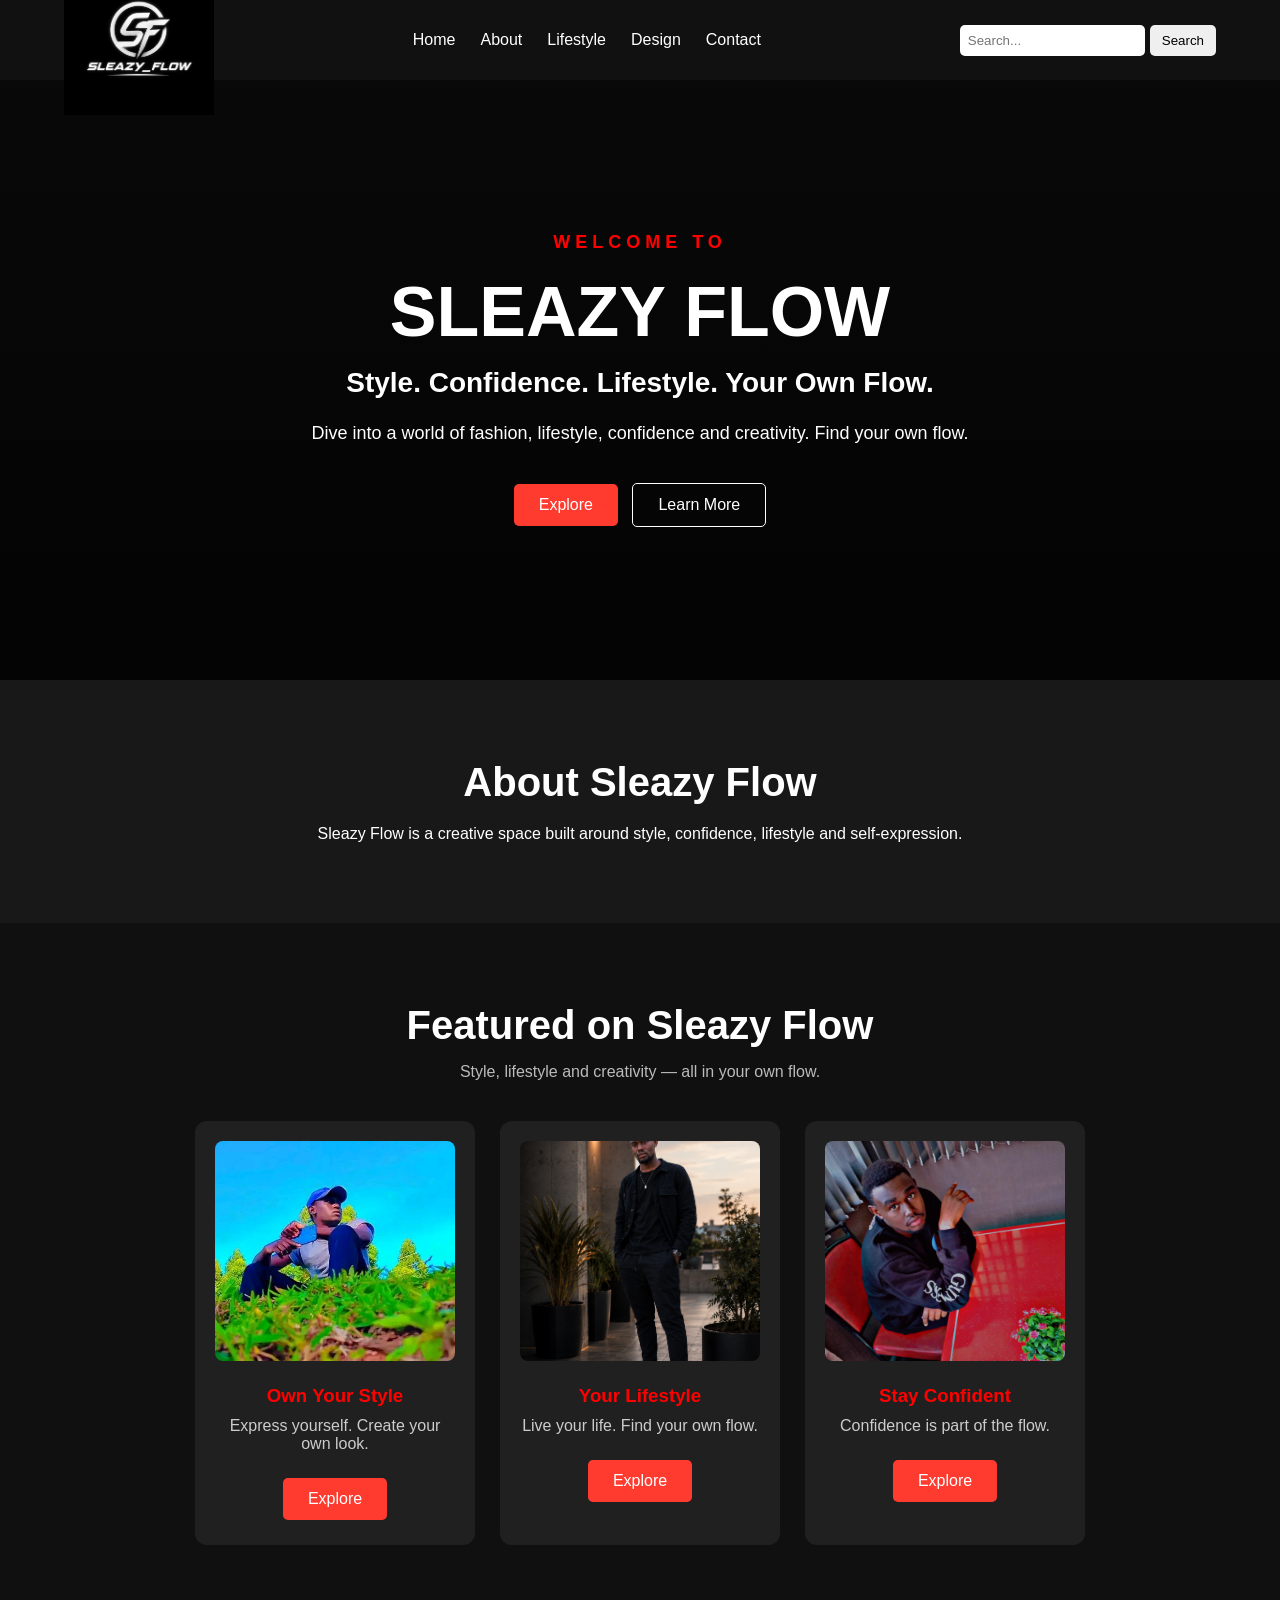
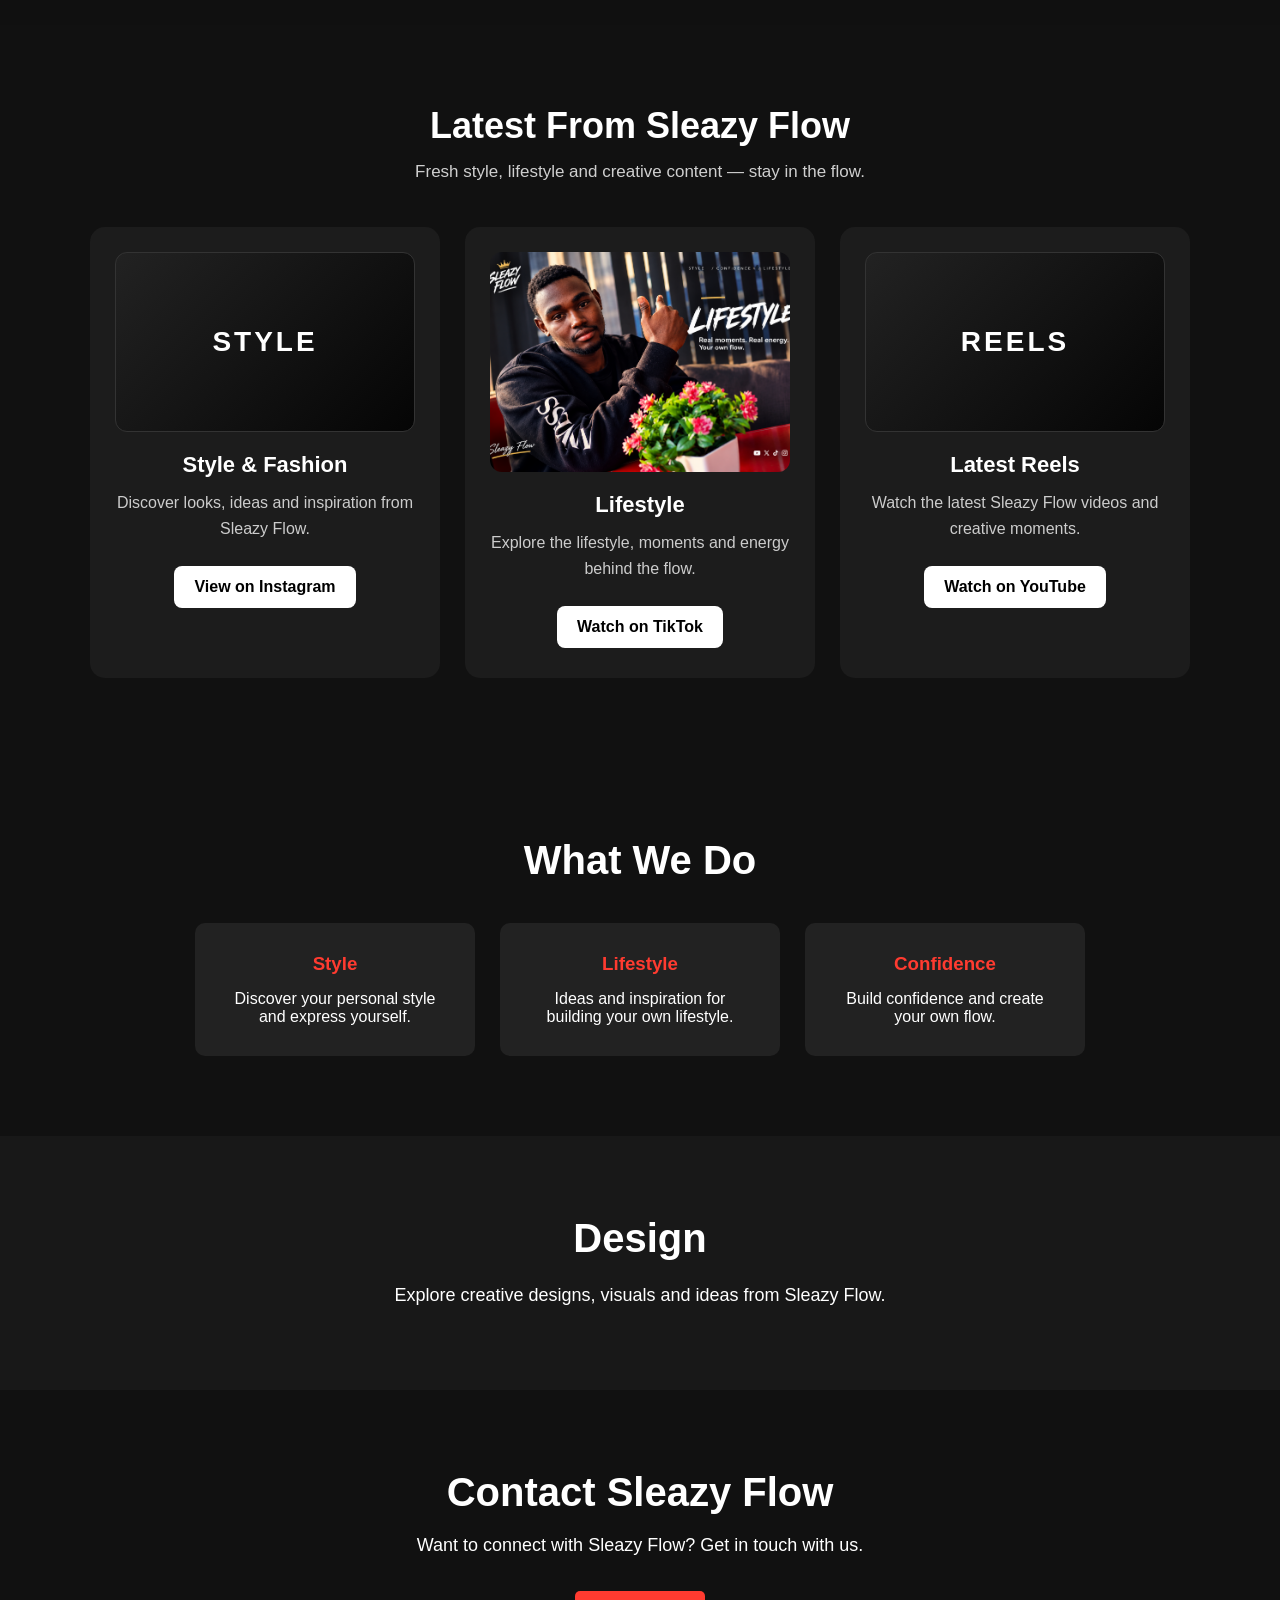
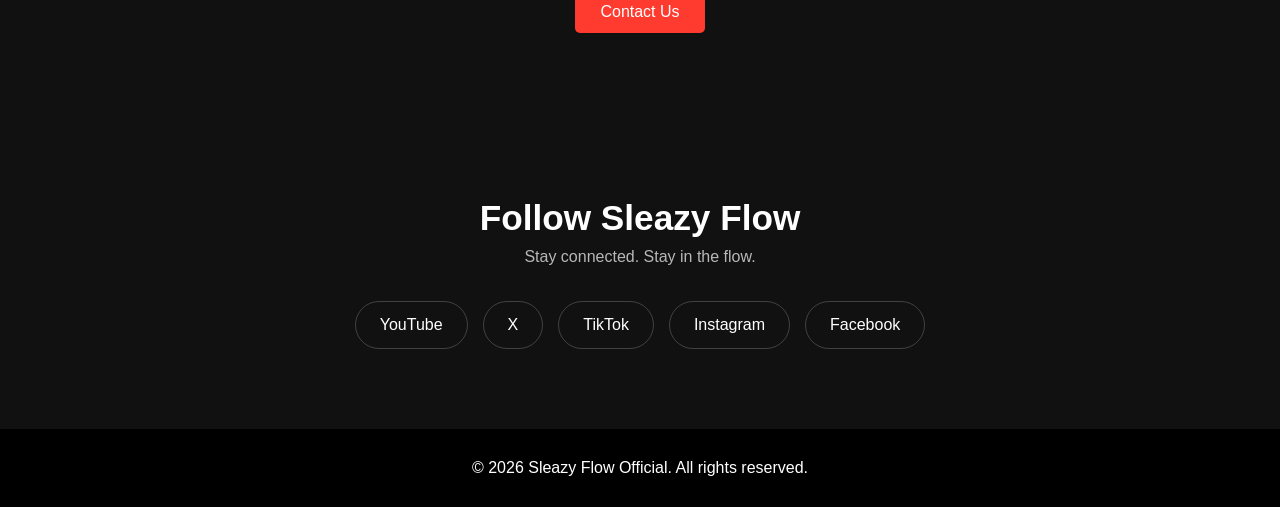
==== index.html @ 43655f67 "Update index.html" ====
<!DOCTYPE html>
<html lang="en">


<head>
    <meta charset="UTF-8">
    <meta name="viewport" content="width=device-width, initial-scale=1.0">

    <title>Sleazy Flow Official | Style, Confidence & Lifestyle</title>

    <meta name="description" content="Sleazy Flow Official — explore style, confidence, lifestyle, creativity and self-expression. Find your own flow.">

    <meta name="keywords" content="Sleazy Flow, fashion, style, lifestyle, confidence, creativity, self-expression">

    <meta name="author" content="Sleazy Flow">

    <meta name="robots" content="index, follow">

    
<link rel="canonical" href="https://sleazyflow.github.io/Sleazy_flow-official/">

<!-- Social Media Preview -->
<meta property="og:title" content="Sleazy Flow Official | Style, Confidence & Lifestyle">
<meta property="og:description" content="Sleazy Flow Official — explore style, confidence, lifestyle, creativity and self-expression. Find your own flow.">
<meta property="og:image" content="https://sleazyflow.github.io/Sleazy_flow-official/sleazy-flow-social-preview.jpg">
<meta property="og:url" content="https://sleazyflow.github.io/Sleazy_flow-official/">
<meta property="og:type" content="website">

<!-- X / Twitter Preview -->
<meta name="twitter:card" content="summary_large_image">
<meta name="twitter:title" content="Sleazy Flow Official | Style, Confidence & Lifestyle">
<meta name="twitter:description" content="Sleazy Flow Official — explore style, confidence, lifestyle, creativity and self-expression. Find your own flow.">
<meta name="twitter:image" content="https://sleazyflow.github.io/Sleazy_flow-official/sleazy-flow-social-preview.jpg">
    
    <link rel="icon" type="image/png" href="sleazy-flow-logo.png">
    
<link rel="stylesheet" href="style.css">
</head>

<body>

    <!-- Navigation -->
    <header class="navbar">

        <!-- Logo -->
        <div class="logo">
            <img src="logo.png" alt="Sleazy Flow Logo">
        </div>

        <!-- Menu -->
        <nav>
            <ul>
                <li><a href="#home">Home</a></li>
                <li><a href="#about">About</a></li>
                <li><a href="#lifestyle">Lifestyle</a></li>
                <li><a href="#design">Design</a></li>
                <li><a href="#contact">Contact</a></li>
            </ul>
        </nav>

        <!-- Search -->
        <div class="search">
            <input type="text" placeholder="Search...">
            <button>Search</button>
        </div>

    </header>


    <!-- Main Content -->
    <main>

        <!-- Hero -->
        <section class="hero" id="home">

            <div class="hero-text">

                <p class="small-title">WELCOME TO</p>

                <h1>SLEAZY FLOW</h1>

                <h2>Style. Confidence. Lifestyle. Your Own Flow.</h2>

                <p>
                    Dive into a world of fashion, lifestyle,
                    confidence and creativity. Find your own flow.
                </p>

                <div class="buttons">
                    <a href="#featured" class="btn">Explore</a>
                    <a href="#about" class="btn secondary">Learn More</a>
                </div>

            </div>

        </section>


        <!-- About -->
        <section class="about" id="about">

            <h2>About Sleazy Flow</h2>

            <p>
                Sleazy Flow is a creative space built around
                style, confidence, lifestyle and self-expression.
            </p>

        </section>


        <!-- Featured Content -->
        <section class="featured" id="featured">

            <h2>Featured on Sleazy Flow</h2>

            <p class="featured-intro">
                Style, lifestyle and creativity — all in your own flow.
            </p>

            <div class="featured-cards">

                <!-- Style -->
                <div class="featured-card">

                    <img src="style.png.jpg" alt="Own Your Style">

                    <h3>Own Your Style</h3>

                    <p>
                        Express yourself. Create your own look.
                    </p>

                    <a href="#design" class="btn">Explore</a>

                </div>


                <!-- Lifestyle -->
                <div class="featured-card">

                    <img src="lifestyle.png.png" alt="Your Lifestyle">

                    <h3>Your Lifestyle</h3>

                    <p>
                        Live your life. Find your own flow.
                    </p>

                    <a href="#lifestyle" class="btn">Explore</a>

                </div>


                <!-- Confidence -->
                <div class="featured-card">

                    <img src="confidence.png.jpg" alt="Stay Confident">

                    <h3>Stay Confident</h3>

                    <p>
                        Confidence is part of the flow.
                    </p>

                    <a href="#about" class="btn">Explore</a>

                </div>

            </div>

        </section>


        <!-- Services -->
        
<!-- Latest Content -->
<section class="latest-content" id="content">

    <h2>Latest From Sleazy Flow</h2>

    <p class="latest-intro">
        Fresh style, lifestyle and creative content — stay in the flow.
    </p>

    <div class="latest-grid">

        <div class="latest-card">
            <div class="content-placeholder">
                STYLE
            </div>

            <h3>Style & Fashion</h3>

            <p>
                Discover looks, ideas and inspiration from Sleazy Flow.
            </p>

            <a href="https://www.instagram.com/sleazy_flow01"
               target="_blank"
               rel="noopener noreferrer"
               class="btn">
                View on Instagram
            </a>
        </div>


        <div class="latest-card">
            
<img src="latest-lifestyle.png"
     alt="Sleazy Flow Lifestyle"
     class="latest-image">

            <h3>Lifestyle</h3>

            <p>
                Explore the lifestyle, moments and energy behind the flow.
            </p>

            <a href="https://www.tiktok.com/@sleazy_flow01"
               target="_blank"
               rel="noopener noreferrer"
               class="btn">
                Watch on TikTok
            </a>
        </div>


        <div class="latest-card">
            <div class="content-placeholder">
                REELS
            </div>

            <h3>Latest Reels</h3>

            <p>
                Watch the latest Sleazy Flow videos and creative moments.
            </p>

            <a href="https://www.youtube.com/@sleazy_flow01"
               target="_blank"
               rel="noopener noreferrer"
               class="btn">
                Watch on YouTube
            </a>
        </div>

    </div>

</section>
        <section class="services" id="lifestyle">

            <h2>What We Do</h2>

            <div class="cards">

                <div class="card">

                    <h3>Style</h3>

                    <p>
                        Discover your personal style and express yourself.
                    </p>

                </div>


                <div class="card">

                    <h3>Lifestyle</h3>

                    <p>
                        Ideas and inspiration for building your own lifestyle.
                    </p>

                </div>


                <div class="card">

                    <h3>Confidence</h3>

                    <p>
                        Build confidence and create your own flow.
                    </p>

                </div>

            </div>

        </section>


        <!-- Design -->
        <section class="design" id="design">

            <h2>Design</h2>

            <p>
                Explore creative designs, visuals and ideas from Sleazy Flow.
            </p>

        </section>


        <!-- Contact -->
        <section class="contact" id="contact">

            <h2>Contact Sleazy Flow</h2>

            <p>
                Want to connect with Sleazy Flow? Get in touch with us.
            </p>

            <a href="mailto:tonixjux66@gmail.com" class="btn">
                Contact Us
            </a>

        </section>

    </main>
    
<!-- Social Media -->
<section class="social-section">
    <h2>Follow Sleazy Flow</h2>
    <p>Stay connected. Stay in the flow.</p>

    <div class="social-links">

        <a href="https://www.youtube.com/@sleazy_flow01"
           target="_blank" rel="noopener noreferrer">
            YouTube
        </a>

        <a href="https://x.com/JuxTonix28184"
           target="_blank" rel="noopener noreferrer">
            X
        </a>

        <a href="https://www.tiktok.com/@sleazy_flow01"
           target="_blank" rel="noopener noreferrer">
            TikTok
        </a>

        <a href="https://www.instagram.com/sleazy_flow01"
           target="_blank" rel="noopener noreferrer">
            Instagram
        </a>

        <a href="https://www.facebook.com/profile.php?id=61592732527847"
           target="_blank" rel="noopener noreferrer">
            Facebook
        </a>

    </div>
</section>


    <!-- Footer -->
    <footer>

        <p>
            &copy; 2026 Sleazy Flow Official. All rights reserved.
        </p>

    </footer>

<!-- Scroll To Top Button -->
<button id="scrollTopBtn" title="Go to top">↑</button>
    
<script>
    const scrollTopBtn = document.getElementById("scrollTopBtn");

    window.addEventListener("scroll", function () {
        if (window.scrollY > 300) {
            scrollTopBtn.style.display = "flex";
        } else {
            scrollTopBtn.style.display = "none";
        }
    });

    scrollTopBtn.addEventListener("click", function () {
        window.scrollTo({
            top: 0,
            behavior: "smooth"
        });
    });
</script>
    
</body>

</html>
---- style.css ----
* {
    margin: 0;
    padding: 0;
    box-sizing: border-box;
}

body {
    font-family: Arial, sans-serif;
    background: #111;
    color: white;
}

/* NAVBAR */

.navbar {
    width: 90%;
    max-width: 1200px;
    margin: auto;

    height: 80px;

    display: flex;
    align-items: center;
    justify-content: space-between;
}

.logo {
    font-size: 26px;
    font-weight: bold;
    color: #ff3b30;
}
.logo{
    display: flex;
    align-items: center;
}
.logo img{
    width: 150px;
    height: 150px;
    object-fit: contain;
}

nav ul {
    display: flex;
    gap: 25px;
    list-style: none;
}

nav a {
    color: white;
    text-decoration: none;
    font-size: 16px;
}

nav a:hover {
    color: #ff3b30;
}

/* SEARCH */

.search {
    display: flex;
    gap: 5px;
}

.search input {
    padding: 8px;
    border: none;
    border-radius: 5px;
}

.search button {
    padding: 8px 12px;
    border: none;
    border-radius: 5px;
    cursor: pointer;
}


/* HERO */

.hero {
    min-height: 600px;

    display: flex;
    align-items: center;
    justify-content: center;

    text-align: center;

    background:
        linear-gradient(
            rgba(0,0,0,0.5),
            rgba(0,0,0,0.8)
        );
}

.hero-text {
    max-width: 700px;
}

.small-title {
    color: #ff3b30;
    letter-spacing: 4px;
    font-weight: bold;
}

.hero h1 {
    font-size: 70px;
    margin: 15px 0;
}

.hero h2 {
    font-size: 28px;
    margin-bottom: 20px;
}

.hero p {
    font-size: 18px;
    line-height: 1.6;
}


/* BUTTONS */

.buttons {
    margin-top: 30px;
}

.btn {
    display: inline-block;

    padding: 12px 25px;

    background: #ff3b30;
    color: white;

    text-decoration: none;

    border-radius: 5px;

    margin: 5px;
}

.btn:hover {
    transform: scale(1.05);
}

.secondary {
    background: transparent;
    border: 1px solid white;
}


/* ABOUT */

.about {
    padding: 80px 10%;
    text-align: center;
    background: #181818;
}

.about h2 {
    font-size: 40px;
    margin-bottom: 20px;
}


/* SERVICES */

.services {
    padding: 80px 10%;
    text-align: center;
}

.services h2 {
    font-size: 40px;
    margin-bottom: 40px;
}

.cards {
    display: flex;
    justify-content: center;
    gap: 25px;
    flex-wrap: wrap;
}

.card {
    width: 280px;
    padding: 30px;

    background: #222;

    border-radius: 10px;
}

.card h3 {
    color: #ff3b30;
    margin-bottom: 15px;
}


/* FOOTER */

footer {
    padding: 30px;
    text-align: center;
    background: #000;
}

nav ul {
    display: flex;
    gap: 25px;
    list-style: none;
    align-items: center;
}

nav a {
    color: white;
    text-decoration: none;
    font-size: 16px;
    font-family: Arial, sans-serif;
}

nav a:hover {
    color: red;
}
hero {
    min-height: 600px;
    display: flex;
    align-items: center;
    justify-content: center;
    text-align: center;
    padding: 50px 20px;
}

.hero-text {
    max-width: 700px;
}

.small-title {
    color: red;
    font-size: 16px;
    letter-spacing: 5px;
    font-weight: bold;
}

.hero h1 {
    font-size: 70px;
    margin: 15px 0;
    color: white;
}

.hero h2 {
    font-size: 28px;
    margin-bottom: 20px;
}

.hero p {
    font-size: 18px;
    line-height: 1.6;
}
/* MOBILE VERSION */
@media (max-width: 768px) {

    .navbar {
        width: 95%;
        height: auto;
        padding: 15px 0;
        flex-direction: column;
        gap: 15px;
    }

    .logo img {
        width: 100px;
        height: 100px;
    }

    nav ul {
        flex-direction: column;
        gap: 12px;
        text-align: center;
    }

    .search {
        width: 100%;
        justify-content: center;
    }

    .search input {
        width: 65%;
    }

    .hero {
        min-height: 500px;
        padding: 40px 20px;
    }

    .hero h1 {
        font-size: 45px;
    }

    .hero h2 {
        font-size: 22px;
    }

    .hero p {
        font-size: 16px;
    }

    .cards {
        flex-direction: column;
        align-items: center;
    }

    .card {
        width: 90%;
    }
}
/* DESIGN SECTION */
.design {
    padding: 80px 10%;
    text-align: center;
    background: #181818;
}

.design h2 {
    font-size: 40px;
    margin-bottom: 20px;
}

.design p {
    font-size: 18px;
    line-height: 1.6;
}


/* CONTACT SECTION */
.contact {
    padding: 80px 10%;
    text-align: center;
    background: #111;
}

.contact h2 {
    font-size: 40px;
    margin-bottom: 20px;
}

.contact p {
    font-size: 18px;
    margin-bottom: 30px;
}
/* FEATURED CONTENT */

.featured {
    padding: 80px 10%;
    text-align: center;
    background: #101010;
}

.featured h2 {
    font-size: 40px;
    margin-bottom: 15px;
}

.featured-intro {
    margin-bottom: 40px;
    color: #bbb;
}

.featured-cards {
    display: flex;
    justify-content: center;
    gap: 25px;
    flex-wrap: wrap;
}

.featured-card {
    width: 280px;
    background: #202020;
    padding: 20px;
    border-radius: 12px;
}

.photo-placeholder {
    height: 220px;
    display: flex;
    align-items: center;
    justify-content: center;
    background: #333;
    color: #888;
    font-size: 20px;
    margin-bottom: 20px;
    border-radius: 8px;
}

.featured-card h3 {
    color: red;
    margin-bottom: 10px;
}

.featured-card p {
    color: #ccc;
    margin-bottom: 20px;
}

@media (max-width: 768px) {

    .featured {
        padding: 60px 20px;
    }

    .featured h2 {
        font-size: 32px;
    }

    .featured-card {
        width: 100%;
        max-width: 350px;
    }

}

/* FEATURED CONTENT */

.featured {
    padding: 80px 10%;
    text-align: center;
    background: #101010;
}

.featured h2 {
    font-size: 40px;
    margin-bottom: 15px;
}

.featured-intro {
    margin-bottom: 40px;
    color: #bbb;
}

.featured-cards {
    display: flex;
    justify-content: center;
    gap: 25px;
    flex-wrap: wrap;
}

.featured-card {
    width: 280px;
    background: #202020;
    padding: 20px;
    border-radius: 12px;
}

.photo-placeholder {
    height: 220px;
    display: flex;
    align-items: center;
    justify-content: center;
    background: #333;
    color: #888;
    font-size: 20px;
    margin-bottom: 20px;
    border-radius: 8px;
}

.featured-card h3 {
    color: red;
    margin-bottom: 10px;
}

.featured-card p {
    color: #ccc;
    margin-bottom: 20px;
}

@media (max-width: 768px) {

    .featured {
        padding: 60px 20px;
    }

    .featured h2 {
        font-size: 32px;
    }

    .featured-card {
        width: 100%;
        max-width: 350px;
    }

}
.featured-card img {
    width: 100%;
    height: 220px;
    object-fit: cover;
    border-radius: 8px;
    margin-bottom: 20px;
}

/* Social Media Section */
.social-section {
    text-align: center;
    padding: 80px 20px;
}

.social-section h2 {
    font-size: 2.2rem;
    margin-bottom: 10px;
}

.social-section p {
    opacity: 0.7;
    margin-bottom: 35px;
}

.social-links {
    display: flex;
    justify-content: center;
    align-items: center;
    flex-wrap: wrap;
    gap: 15px;
}

.social-links a {
    display: inline-block;
    padding: 14px 24px;
    border: 1px solid rgba(255, 255, 255, 0.2);
    border-radius: 30px;
    color: inherit;
    text-decoration: none;
    transition: 0.3s ease;
}

.social-links a:hover {
    transform: translateY(-5px);
    background: white;
    color: black;
    box-shadow: 0 10px 30px rgba(255, 255, 255, 0.15);
}

@media (max-width: 600px) {
    .social-links {
        flex-direction: column;
    }

    .social-links a {
        width: 80%;
        max-width: 280px;
    }
}

/* 📱 Sleazy Flow Mobile Polish */
@media (max-width: 600px) {

    body {
        overflow-x: hidden;
    }

    .navbar {
        padding: 14px 18px;
    }

    .logo img {
        max-width: 130px;
    }

    h1 {
        font-size: 2.4rem;
        line-height: 1.1;
    }

    h2 {
        font-size: 1.8rem;
    }

    section {
        padding-left: 18px;
        padding-right: 18px;
    }

    button,
    .btn,
    .button {
        width: 100%;
        max-width: 300px;
    }

    img {
        max-width: 100%;
        height: auto;
    }

    .social-section {
        padding: 65px 18px;
    }

    .social-links {
        grid-template-columns: 1fr 1fr;
        gap: 12px;
    }

    .social-links a {
        width: 100%;
        min-width: 0;
        box-sizing: border-box;
    }
}

/* =========================
   Latest Content
========================= */

.latest-content {
    padding: 80px 20px;
    text-align: center;
    background: #111;
    color: white;
}

.latest-content h2 {
    font-size: 36px;
    margin-bottom: 15px;
}

.latest-intro {
    font-size: 17px;
    opacity: 0.8;
    margin-bottom: 45px;
}

.latest-grid {
    max-width: 1100px;
    margin: 0 auto;
    display: grid;
    grid-template-columns: repeat(3, 1fr);
    gap: 25px;
}

.latest-card {
    background: #1c1c1c;
    padding: 25px;
    border-radius: 15px;
    transition: transform 0.3s ease, box-shadow 0.3s ease;
}

.latest-card:hover {
    transform: translateY(-8px);
    box-shadow: 0 10px 30px rgba(255, 255, 255, 0.08);
}

.content-placeholder {
    height: 180px;
    display: flex;
    align-items: center;
    justify-content: center;
    border-radius: 12px;
    background: linear-gradient(135deg, #222, #050505);
    border: 1px solid #333;
    font-size: 28px;
    font-weight: bold;
    letter-spacing: 3px;
    margin-bottom: 20px;
}

.latest-card h3 {
    font-size: 22px;
    margin-bottom: 12px;
}

.latest-card p {
    color: #ccc;
    line-height: 1.6;
    margin-bottom: 20px;
}

.latest-card .btn {
    display: inline-block;
    padding: 12px 20px;
    border-radius: 8px;
    text-decoration: none;
    background: white;
    color: black;
    font-weight: bold;
    transition: 0.3s ease;
}

.latest-card .btn:hover {
    transform: scale(1.05);
}

/* Mobile */
@media (max-width: 768px) {

    .latest-content {
        padding: 60px 15px;
    }

    .latest-content h2 {
        font-size: 30px;
    }

    .latest-grid {
        grid-template-columns: 1fr;
        gap: 20px;
    }

    .latest-card {
        padding: 20px;
    }

    .content-placeholder {
        height: 160px;
    }
}

/* Latest Content Images */


.latest-image {
    width: 100%;
    height: 220px;
    object-fit: cover;
    display: block;
    border-radius: 12px;
    margin-bottom: 20px;
    transition: transform 0.4s ease, filter 0.4s ease;
}

/* Image hover effect */
.latest-card:hover .latest-image {
    transform: scale(1.04);
    filter: brightness(1.08);
}

@media (max-width: 768px) {
    .latest-image {
        height: 200px;
    }
}

/* =========================
   Scroll To Top Button
========================= */

#scrollTopBtn {
    position: fixed;
    bottom: 25px;
    right: 25px;
    width: 50px;
    height: 50px;
    border: none;
    border-radius: 50%;
    background: #ffffff;
    color: #111111;
    font-size: 24px;
    font-weight: bold;
    cursor: pointer;
    display: none;
    align-items: center;
    justify-content: center;
    box-shadow: 0 5px 20px rgba(0, 0, 0, 0.35);
    z-index: 999;
    transition: transform 0.3s ease, box-shadow 0.3s ease;
}

#scrollTopBtn:hover {
    transform: translateY(-5px);
    box-shadow: 0 8px 25px rgba(255, 255, 255, 0.2);
}
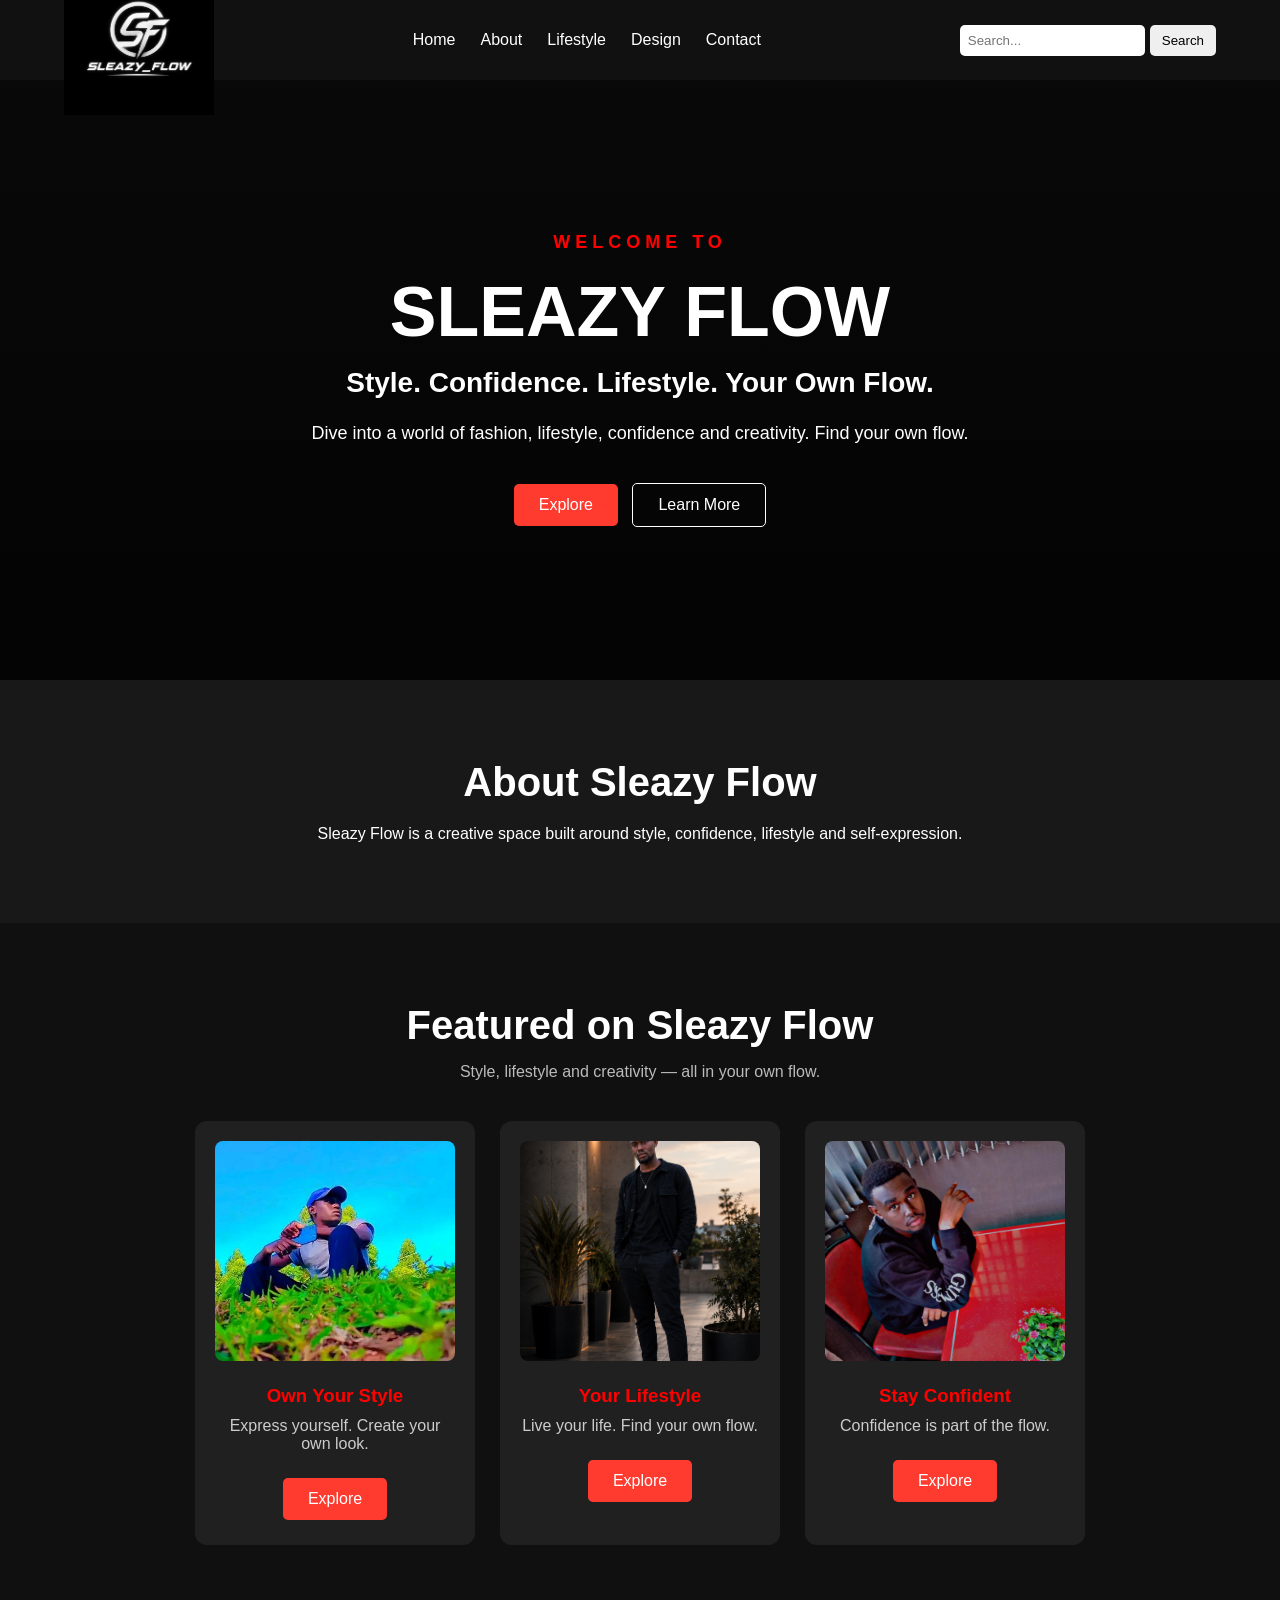
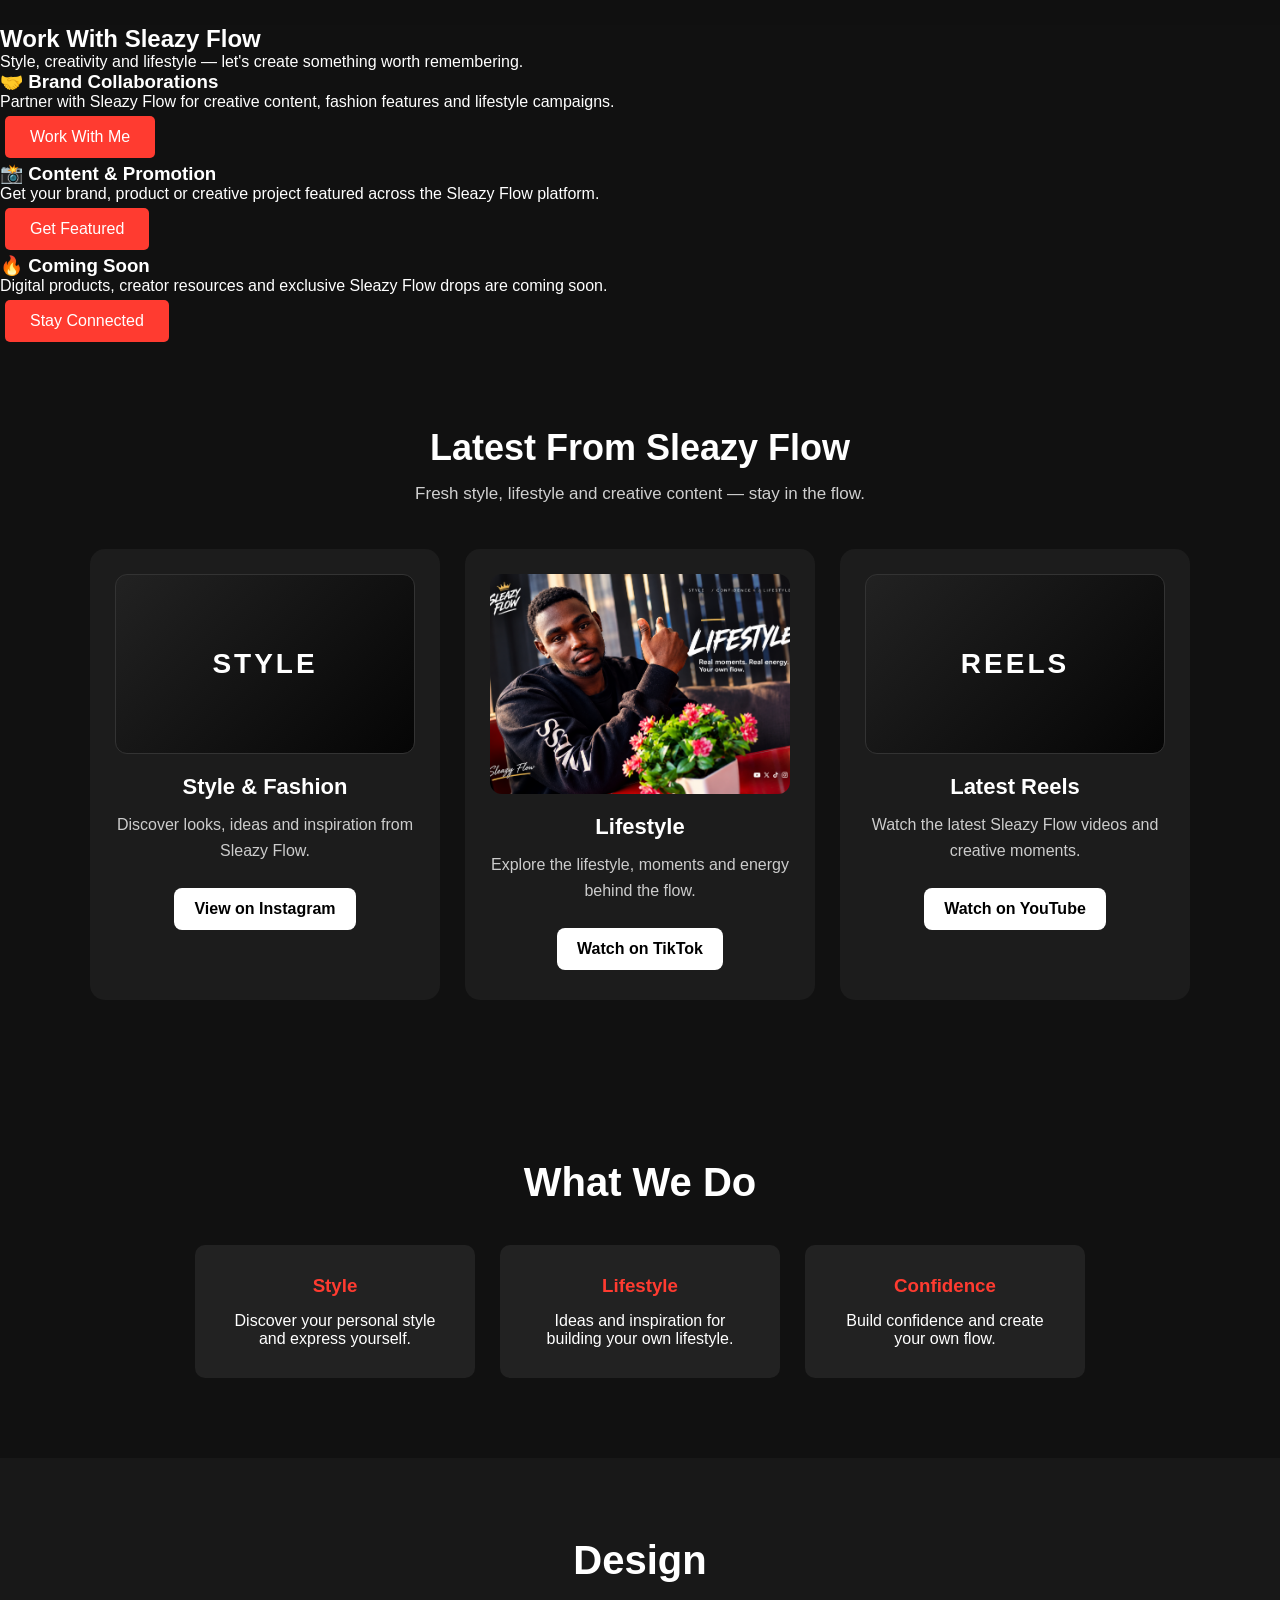
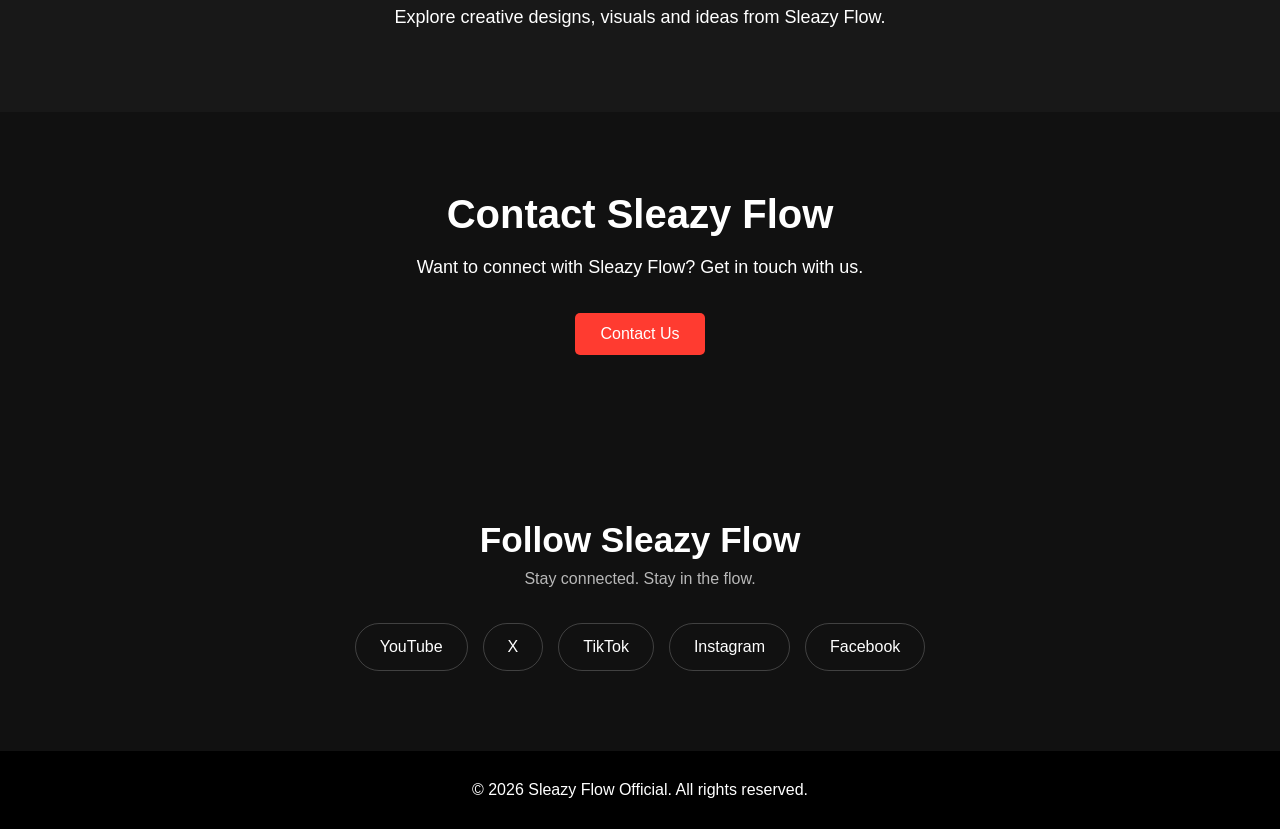
==== commit 7ffe7f77: "Update index.html" ====
--- a/index.html
+++ b/index.html
@@ -59,10 +59,11 @@
         </nav>
 
         <!-- Search -->
-        <div class="search">
-            <input type="text" placeholder="Search...">
-            <button>Search</button>
-        </div>
+        
+<div class="search">
+    <input type="text" id="siteSearch" placeholder="Search...">
+    <button id="searchBtn">Search</button>
+</div>
 
     </header>
 
@@ -172,6 +173,63 @@
         </section>
 
 
+      
+<!-- Monetization Section -->
+<section class="money-section" id="work">
+
+    <h2>Work With Sleazy Flow</h2>
+
+    <p class="money-intro">
+        Style, creativity and lifestyle — let's create something worth remembering.
+    </p>
+
+    <div class="money-grid">
+
+        <div class="money-card">
+            <h3>🤝 Brand Collaborations</h3>
+
+            <p>
+                Partner with Sleazy Flow for creative content, fashion features
+                and lifestyle campaigns.
+            </p>
+
+            <a href="#contact" class="btn">
+                Work With Me
+            </a>
+        </div>
+
+
+        <div class="money-card">
+            <h3>📸 Content & Promotion</h3>
+
+            <p>
+                Get your brand, product or creative project featured
+                across the Sleazy Flow platform.
+            </p>
+
+            <a href="#contact" class="btn">
+                Get Featured
+            </a>
+        </div>
+
+
+        <div class="money-card">
+            <h3>🔥 Coming Soon</h3>
+
+            <p>
+                Digital products, creator resources and exclusive Sleazy Flow
+                drops are coming soon.
+            </p>
+
+            <a href="#contact" class="btn">
+                Stay Connected
+            </a>
+        </div>
+
+    </div>
+
+</section>
+  
         <!-- Services -->
         
 <!-- Latest Content -->
@@ -387,6 +445,44 @@
     });
 </script>
     
+<script>
+    const searchInput = document.getElementById("siteSearch");
+    const searchBtn = document.getElementById("searchBtn");
+
+    function performSearch() {
+        const query = searchInput.value.trim().toLowerCase();
+
+        if (!query) {
+            return;
+        }
+
+        const sections = document.querySelectorAll("section");
+        let found = false;
+
+        sections.forEach(section => {
+            if (section.innerText.toLowerCase().includes(query)) {
+                section.scrollIntoView({
+                    behavior: "smooth",
+                    block: "start"
+                });
+                found = true;
+            }
+        });
+
+        if (!found) {
+            alert("No results found. Try Style, Lifestyle, Confidence, Design or Contact.");
+        }
+    }
+
+    searchBtn.addEventListener("click", performSearch);
+
+    searchInput.addEventListener("keydown", function(event) {
+        if (event.key === "Enter") {
+            performSearch();
+        }
+    });
+</script>
+    
 </body>
 
 </html>
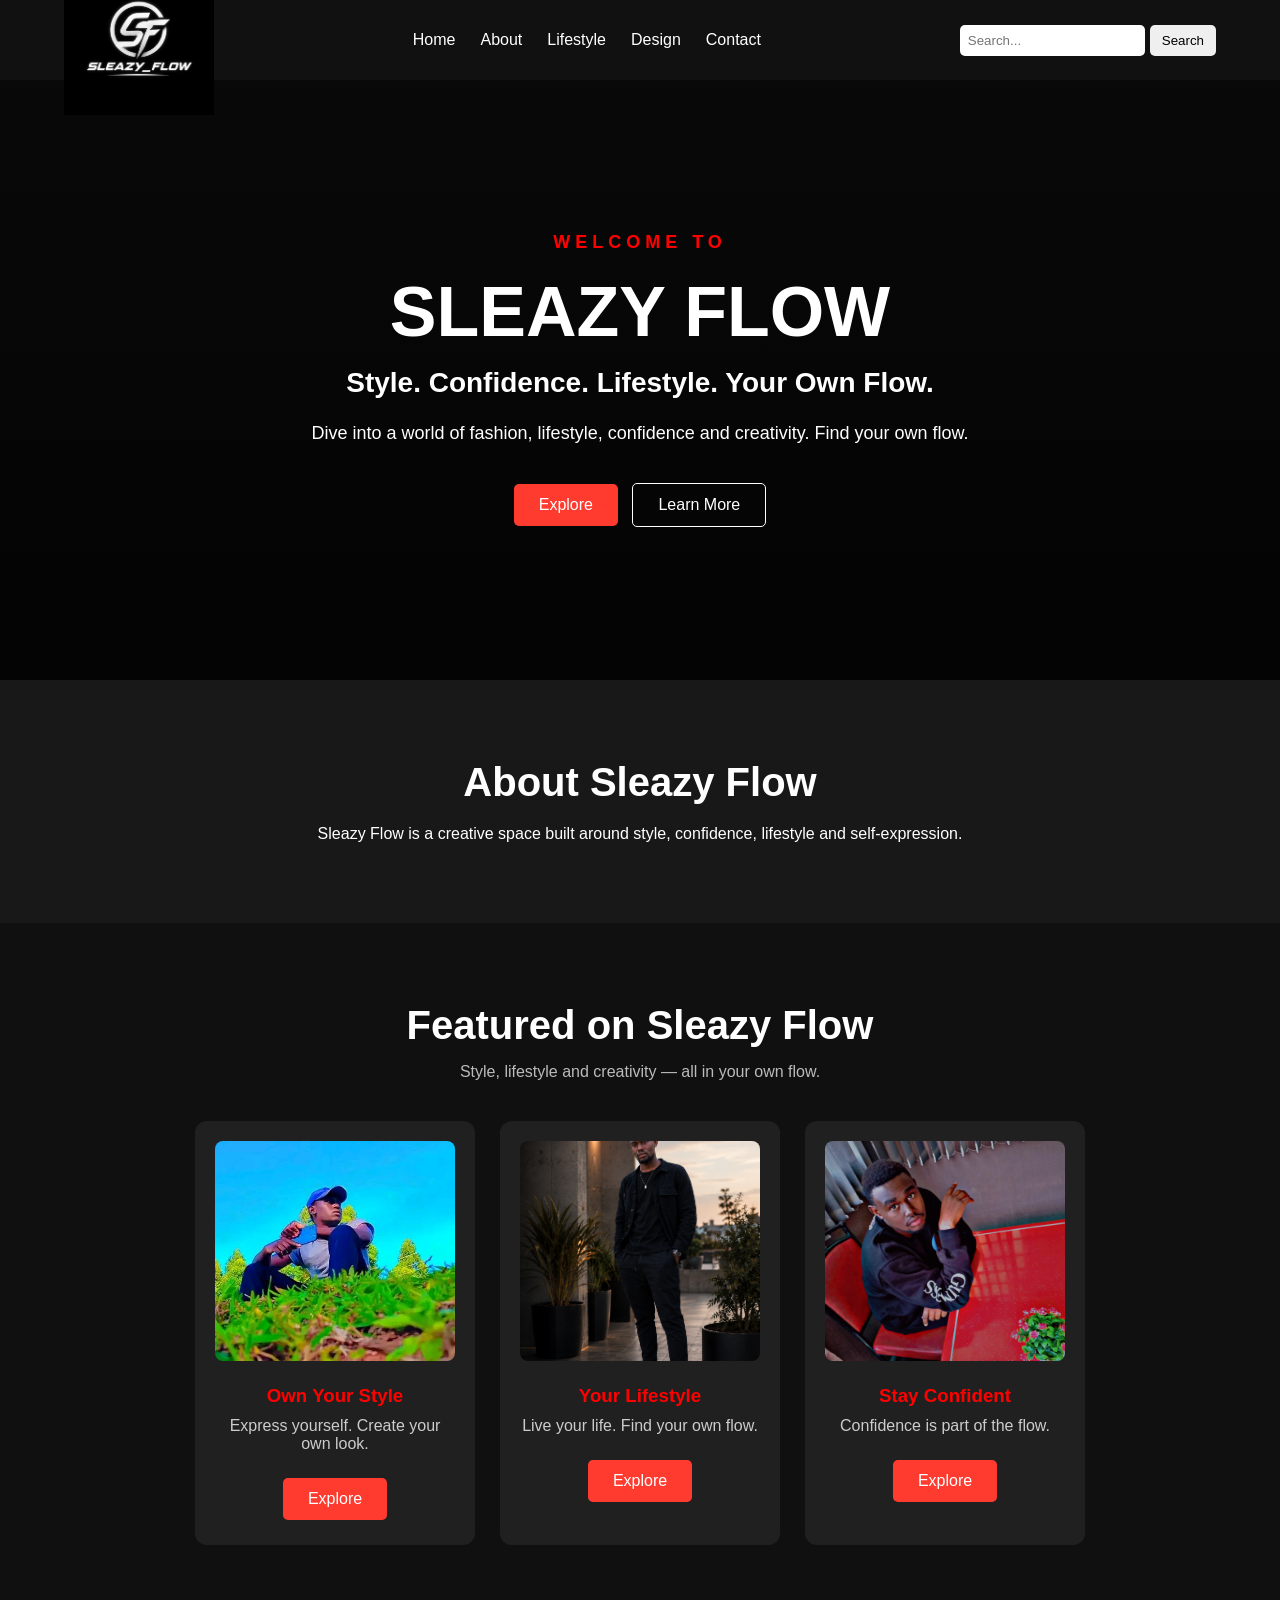
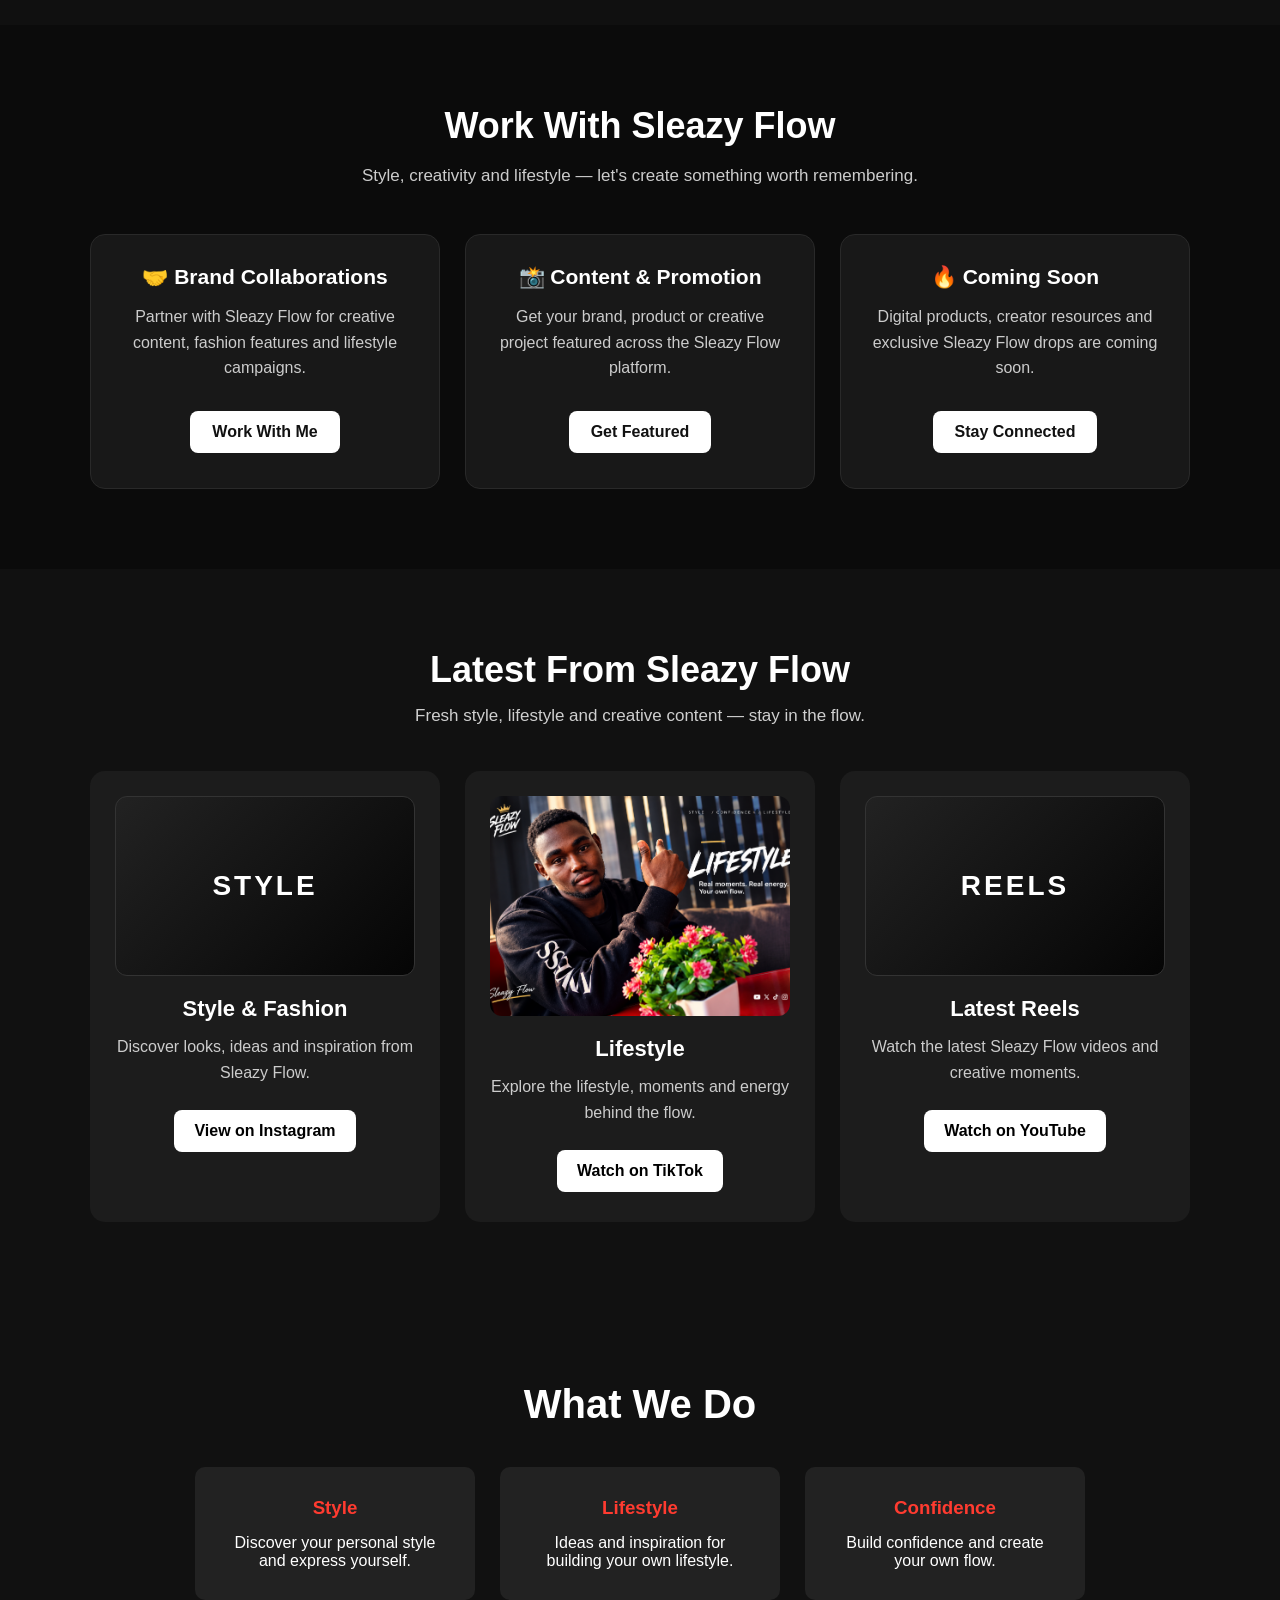
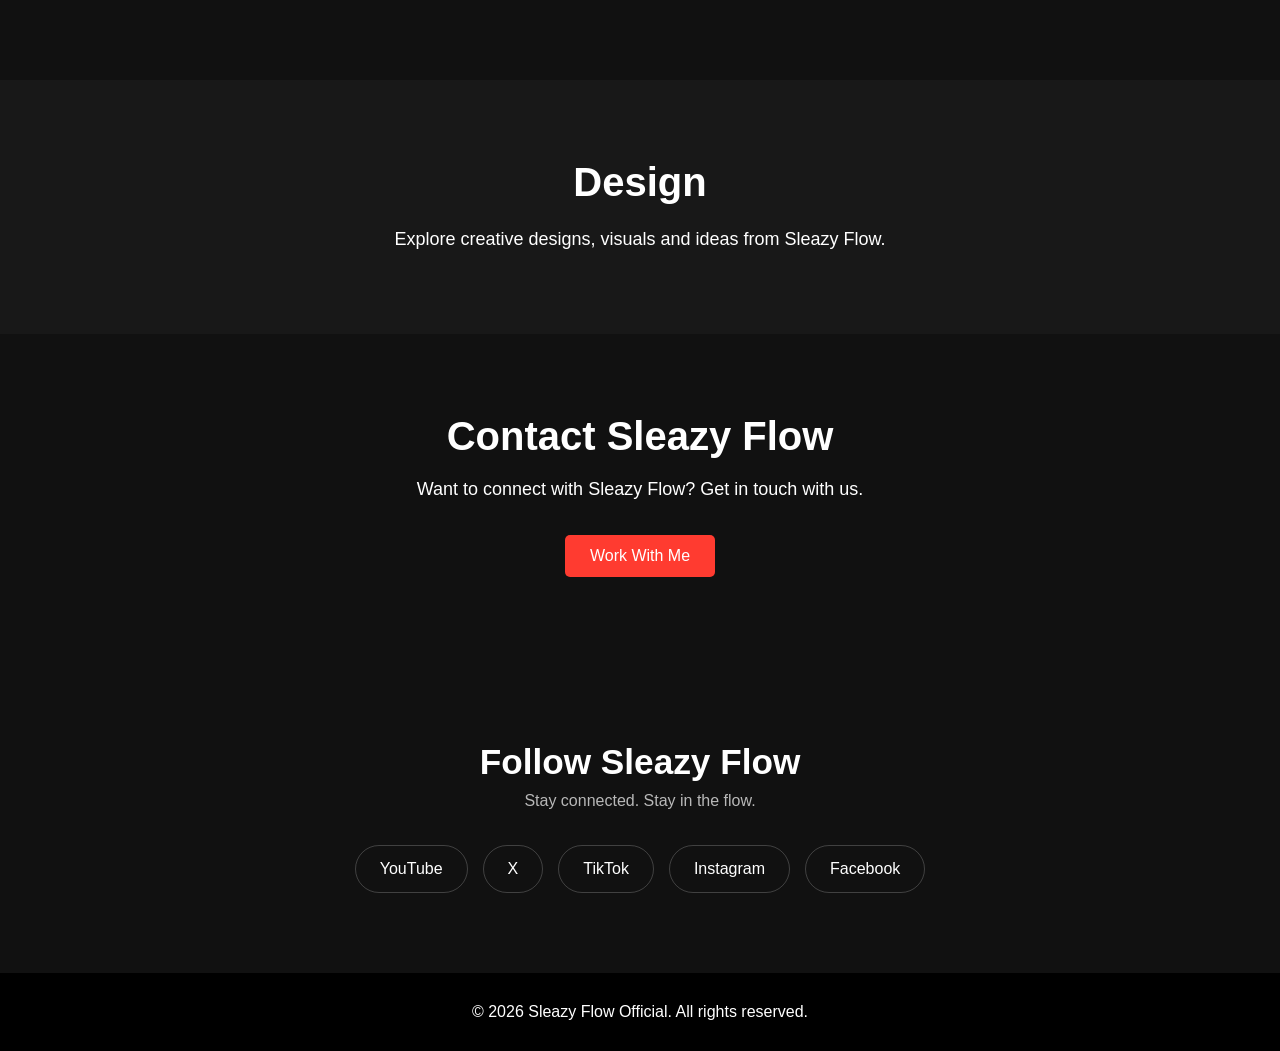
==== commit 44457bea: "Update index.html" ====
--- a/index.html
+++ b/index.html
@@ -370,9 +370,11 @@
                 Want to connect with Sleazy Flow? Get in touch with us.
             </p>
 
-            <a href="mailto:tonixjux66@gmail.com" class="btn">
-                Contact Us
-            </a>
+            
+<a href="mailto:tonixjux66@gmail.com?subject=Sleazy%20Flow%20Brand%20Collaboration&body=Hi%20Sleazy%20Flow,%0A%0AI%27m%20interested%20in%20working%20with%20you.%0A%0AName:%0ABrand:%0AProject:%0ABudget:%0A%0AThanks!"
+   class="btn">
+    Work With Me
+</a>
 
         </section>
 
--- a/style.css
+++ b/style.css
@@ -769,3 +769,95 @@
     transform: translateY(-5px);
     box-shadow: 0 8px 25px rgba(255, 255, 255, 0.2);
 }
+
+/* =========================
+   Money Making Section
+========================= */
+
+.money-section {
+    padding: 80px 20px;
+    text-align: center;
+    background: #0b0b0b;
+    color: white;
+}
+
+.money-section h2 {
+    font-size: 36px;
+    margin-bottom: 15px;
+}
+
+.money-intro {
+    max-width: 650px;
+    margin: 0 auto 45px;
+    color: #ccc;
+    font-size: 17px;
+    line-height: 1.6;
+}
+
+.money-grid {
+    max-width: 1100px;
+    margin: 0 auto;
+    display: grid;
+    grid-template-columns: repeat(3, 1fr);
+    gap: 25px;
+}
+
+.money-card {
+    padding: 30px 25px;
+    background: #181818;
+    border: 1px solid #292929;
+    border-radius: 15px;
+    transition: transform 0.3s ease, box-shadow 0.3s ease;
+}
+
+.money-card:hover {
+    transform: translateY(-8px);
+    box-shadow: 0 12px 30px rgba(255, 255, 255, 0.08);
+}
+
+.money-card h3 {
+    font-size: 21px;
+    margin-bottom: 15px;
+}
+
+.money-card p {
+    color: #ccc;
+    line-height: 1.6;
+    margin-bottom: 25px;
+}
+
+.money-card .btn {
+    display: inline-block;
+    padding: 12px 22px;
+    background: white;
+    color: #111;
+    text-decoration: none;
+    border-radius: 8px;
+    font-weight: bold;
+    transition: transform 0.3s ease;
+}
+
+.money-card .btn:hover {
+    transform: scale(1.05);
+}
+
+/* Mobile */
+@media (max-width: 768px) {
+
+    .money-section {
+        padding: 60px 15px;
+    }
+
+    .money-section h2 {
+        font-size: 30px;
+    }
+
+    .money-grid {
+        grid-template-columns: 1fr;
+        gap: 20px;
+    }
+
+    .money-card {
+        padding: 25px 20px;
+    }
+}
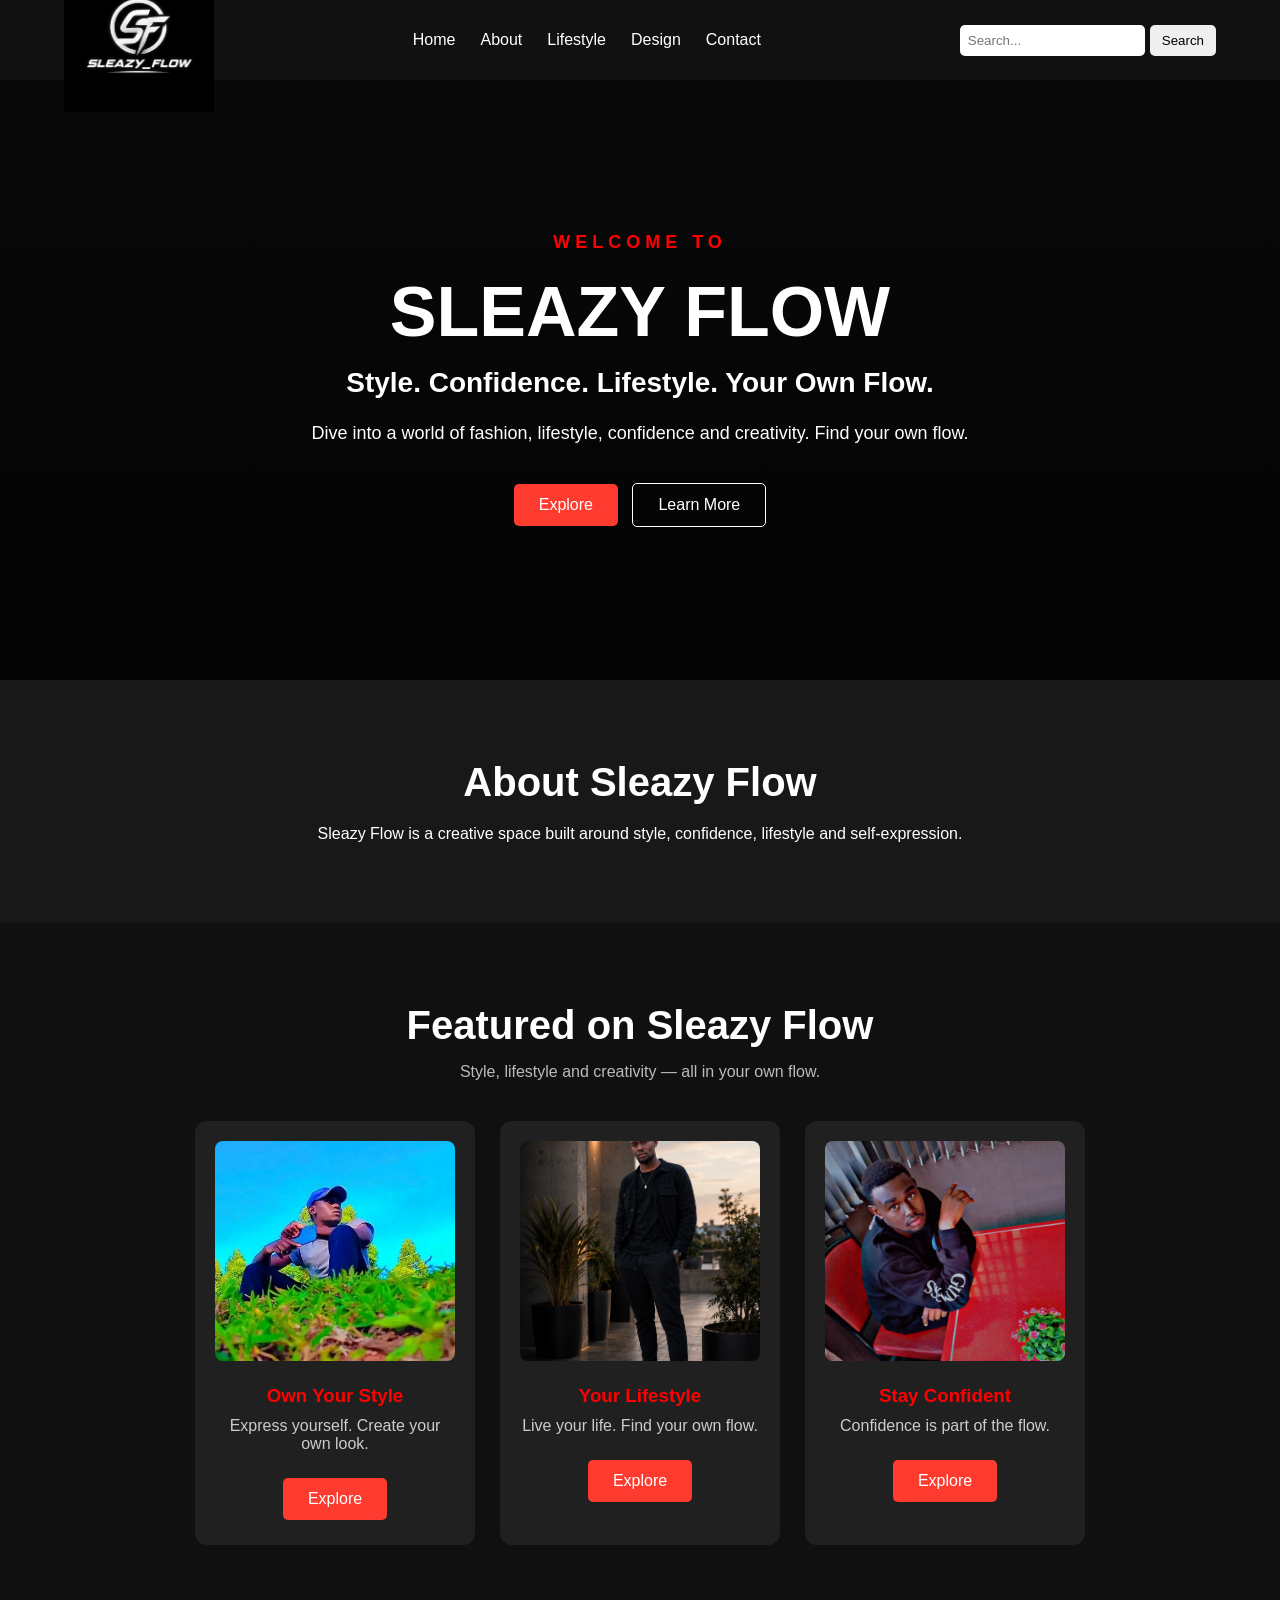
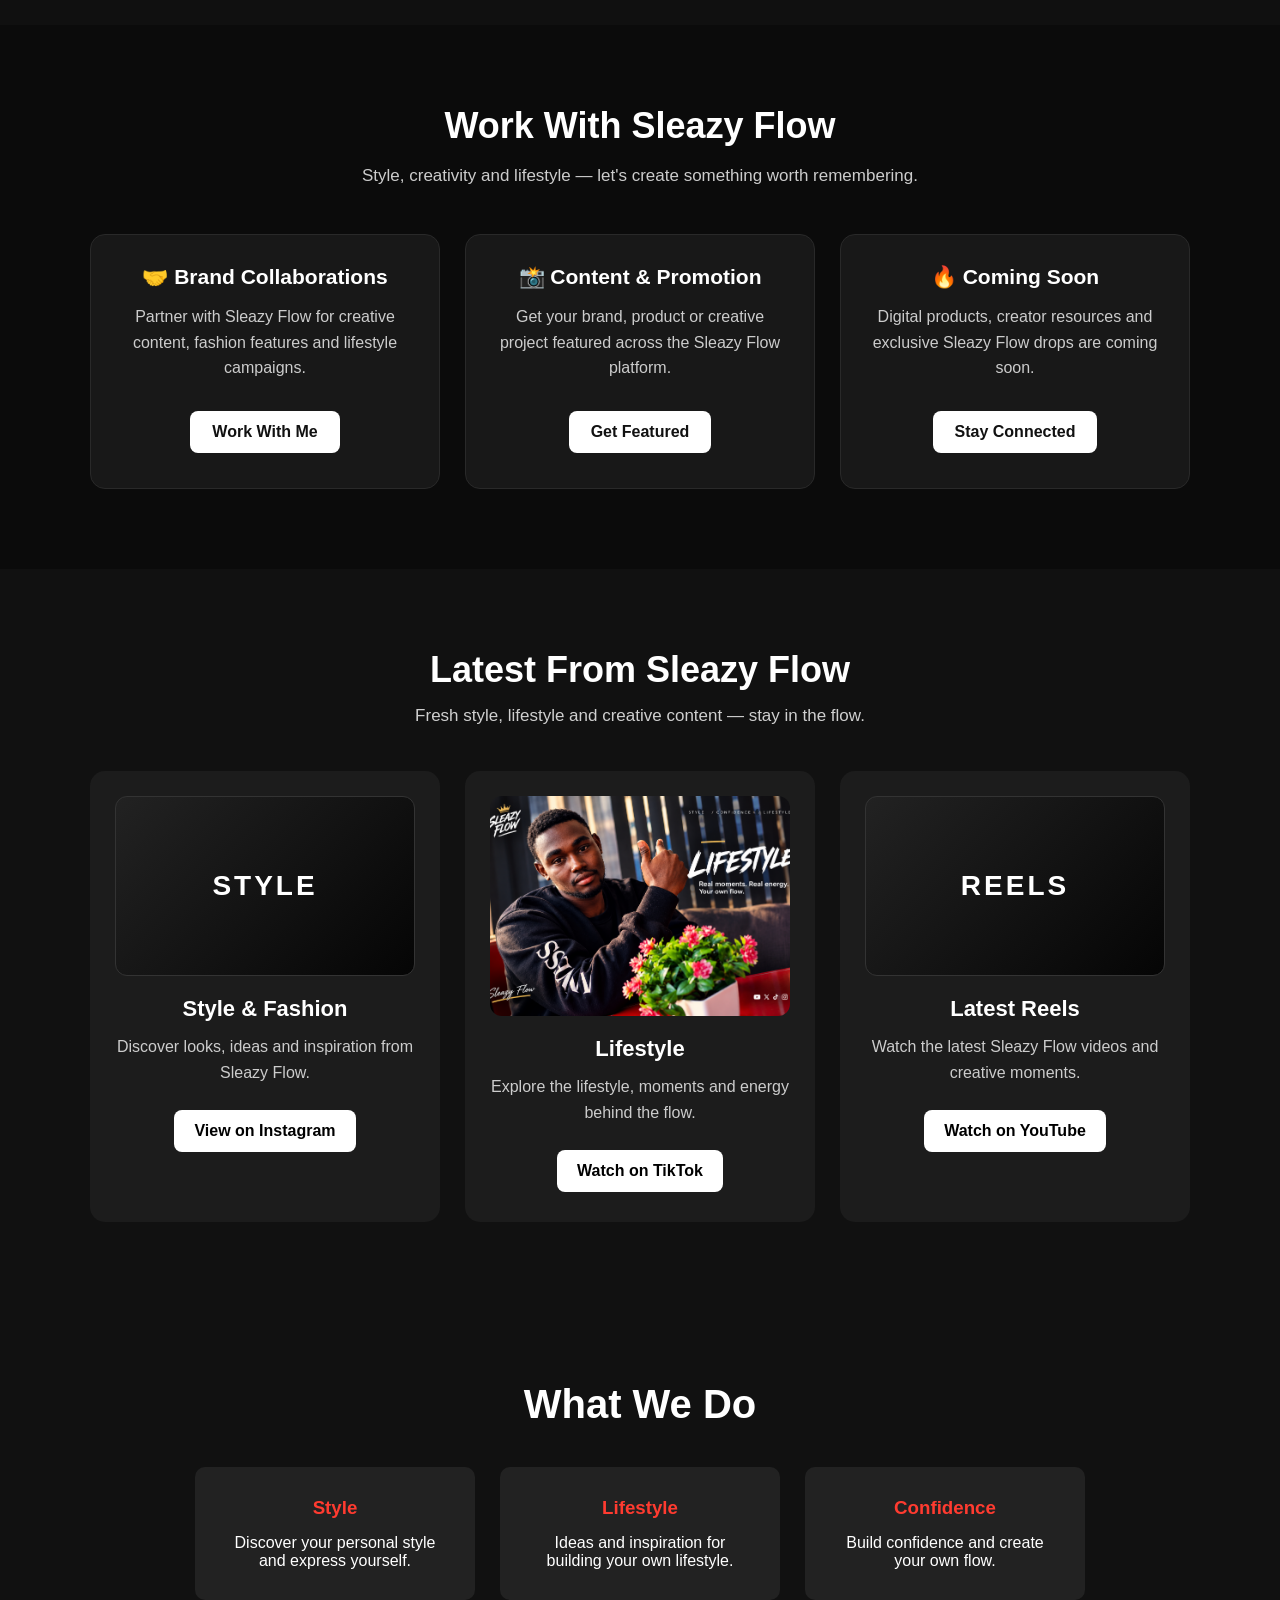
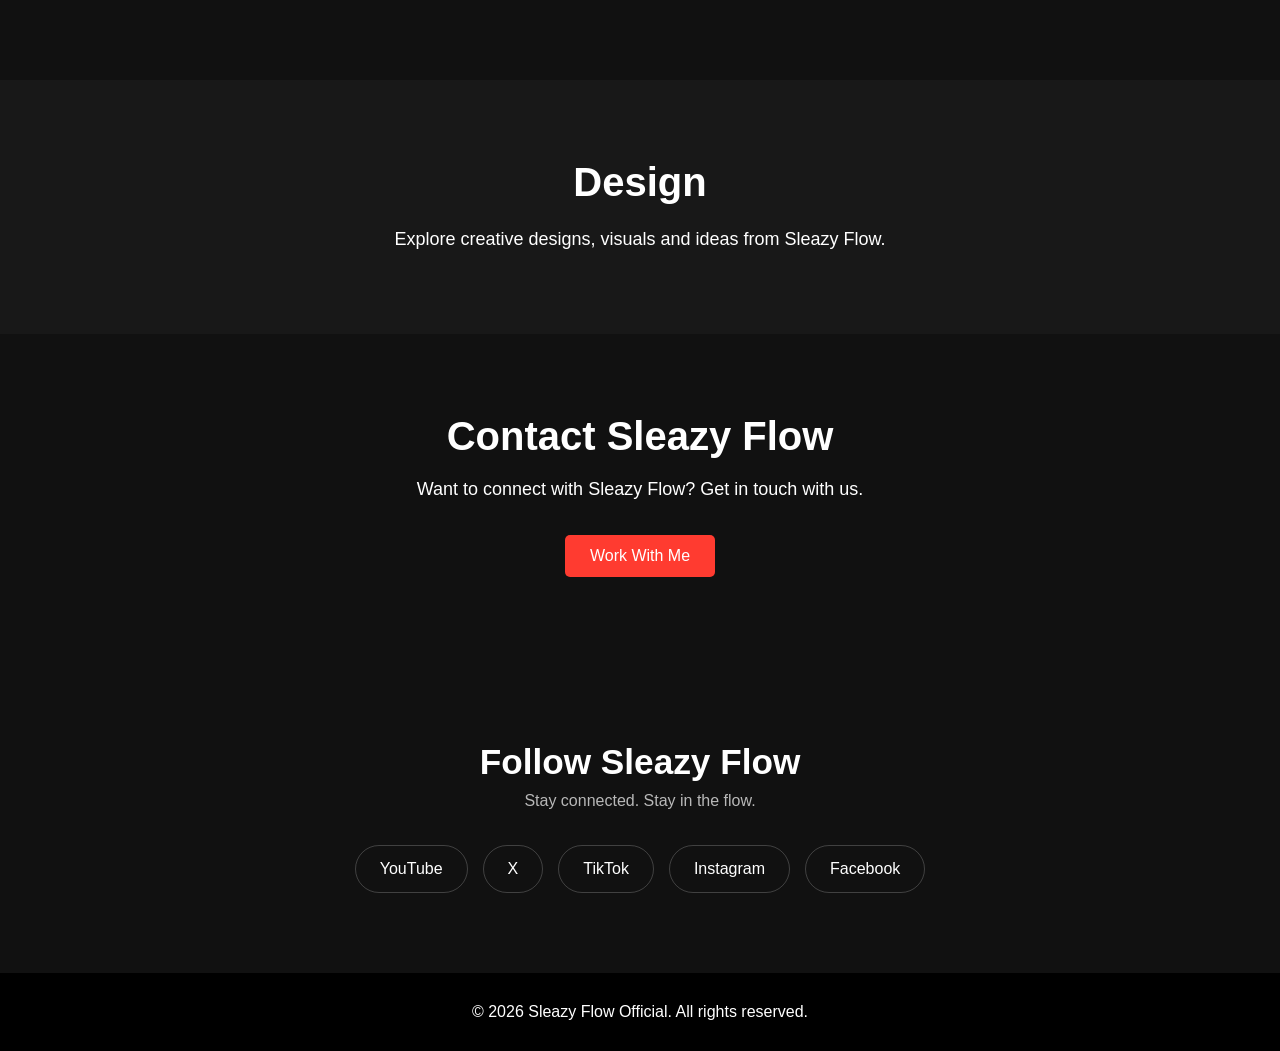
==== commit 7427e020: "Update index.html" ====
--- a/index.html
+++ b/index.html
@@ -1,54 +1,49 @@
+
 <!DOCTYPE html>
 <html lang="en">
-
-
 <head>
     <meta charset="UTF-8">
     <meta name="viewport" content="width=device-width, initial-scale=1.0">
 
-    <title>Sleazy Flow Official | Style, Confidence & Lifestyle</title>
+    <title>Sleazy Flow Official | Style, Confidence &amp; Lifestyle</title>
 
     <meta name="description" content="Sleazy Flow Official — explore style, confidence, lifestyle, creativity and self-expression. Find your own flow.">
-
     <meta name="keywords" content="Sleazy Flow, fashion, style, lifestyle, confidence, creativity, self-expression">
-
     <meta name="author" content="Sleazy Flow">
-
     <meta name="robots" content="index, follow">
-
-    
-<link rel="canonical" href="https://sleazyflow.github.io/Sleazy_flow-official/">
-
-<!-- Social Media Preview -->
-<meta property="og:title" content="Sleazy Flow Official | Style, Confidence & Lifestyle">
-<meta property="og:description" content="Sleazy Flow Official — explore style, confidence, lifestyle, creativity and self-expression. Find your own flow.">
-<meta property="og:image" content="https://sleazyflow.github.io/Sleazy_flow-official/sleazy-flow-social-preview.jpg">
-<meta property="og:url" content="https://sleazyflow.github.io/Sleazy_flow-official/">
-<meta property="og:type" content="website">
-
-<!-- X / Twitter Preview -->
-<meta name="twitter:card" content="summary_large_image">
-<meta name="twitter:title" content="Sleazy Flow Official | Style, Confidence & Lifestyle">
-<meta name="twitter:description" content="Sleazy Flow Official — explore style, confidence, lifestyle, creativity and self-expression. Find your own flow.">
-<meta name="twitter:image" content="https://sleazyflow.github.io/Sleazy_flow-official/sleazy-flow-social-preview.jpg">
-    
+    <meta name="application-name" content="Sleazy Flow Official">
+    <meta name="theme-color" content="#111111">
+
+    <link rel="canonical" href="https://sleazyflow.github.io/Sleazy_flow-official/">
     <link rel="icon" type="image/png" href="sleazy-flow-logo.png">
-    
-<link rel="stylesheet" href="style.css">
+    <link rel="stylesheet" href="style.css">
+
+    <!-- Social Media Preview -->
+    <meta property="og:site_name" content="Sleazy Flow Official">
+    <meta property="og:title" content="Sleazy Flow Official | Style, Confidence &amp; Lifestyle">
+    <meta property="og:description" content="Explore style, confidence, lifestyle and creativity with Sleazy Flow. Find your own flow.">
+    <meta property="og:image" content="https://sleazyflow.github.io/Sleazy_flow-official/sleazy-flow-social-preview.jpg">
+    <meta property="og:url" content="https://sleazyflow.github.io/Sleazy_flow-official/">
+    <meta property="og:type" content="website">
+
+    <!-- X / Twitter Preview -->
+    <meta name="twitter:card" content="summary_large_image">
+    <meta name="twitter:title" content="Sleazy Flow Official | Style, Confidence &amp; Lifestyle">
+    <meta name="twitter:description" content="Explore style, confidence, lifestyle and creativity with Sleazy Flow.">
+    <meta name="twitter:image" content="https://sleazyflow.github.io/Sleazy_flow-official/sleazy-flow-social-preview.jpg">
 </head>
 
 <body>
 
     <!-- Navigation -->
     <header class="navbar">
-
-        <!-- Logo -->
         <div class="logo">
-            <img src="logo.png" alt="Sleazy Flow Logo">
+            <a href="#home" aria-label="Sleazy Flow home">
+                <img src="logo.png" alt="Sleazy Flow Logo">
+            </a>
         </div>
 
-        <!-- Menu -->
-        <nav>
+        <nav aria-label="Main navigation">
             <ul>
                 <li><a href="#home">Home</a></li>
                 <li><a href="#about">About</a></li>
@@ -59,27 +54,23 @@
         </nav>
 
         <!-- Search -->
-        
-<div class="search">
-    <input type="text" id="siteSearch" placeholder="Search...">
-    <button id="searchBtn">Search</button>
-</div>
-
+        <div class="search" role="search">
+            <input
+                type="search"
+                id="siteSearch"
+                placeholder="Search..."
+                aria-label="Search website sections"
+            >
+            <button type="button" id="searchBtn">Search</button>
+        </div>
     </header>
 
-
-    <!-- Main Content -->
     <main>
-
         <!-- Hero -->
         <section class="hero" id="home">
-
             <div class="hero-text">
-
                 <p class="small-title">WELCOME TO</p>
-
                 <h1>SLEAZY FLOW</h1>
-
                 <h2>Style. Confidence. Lifestyle. Your Own Flow.</h2>
 
                 <p>
@@ -91,400 +82,265 @@
                     <a href="#featured" class="btn">Explore</a>
                     <a href="#about" class="btn secondary">Learn More</a>
                 </div>
-
-            </div>
-
-        </section>
-
+            </div>
+        </section>
 
         <!-- About -->
         <section class="about" id="about">
-
             <h2>About Sleazy Flow</h2>
-
             <p>
                 Sleazy Flow is a creative space built around
                 style, confidence, lifestyle and self-expression.
             </p>
-
-        </section>
-
+        </section>
 
         <!-- Featured Content -->
         <section class="featured" id="featured">
-
             <h2>Featured on Sleazy Flow</h2>
-
             <p class="featured-intro">
                 Style, lifestyle and creativity — all in your own flow.
             </p>
 
             <div class="featured-cards">
-
-                <!-- Style -->
                 <div class="featured-card">
-
-                    <img src="style.png.jpg" alt="Own Your Style">
-
+                    <img src="style.png.jpg" alt="Style inspiration from Sleazy Flow">
                     <h3>Own Your Style</h3>
-
+                    <p>Express yourself. Create your own look.</p>
+                    <a href="#design" class="btn">Explore</a>
+                </div>
+
+                <div class="featured-card">
+                    <img src="lifestyle.png.png" alt="Sleazy Flow lifestyle inspiration">
+                    <h3>Your Lifestyle</h3>
+                    <p>Live your life. Find your own flow.</p>
+                    <a href="#lifestyle" class="btn">Explore</a>
+                </div>
+
+                <div class="featured-card">
+                    <img src="confidence.png.jpg" alt="Confidence inspiration">
+                    <h3>Stay Confident</h3>
+                    <p>Confidence is part of the flow.</p>
+                    <a href="#about" class="btn">Explore</a>
+                </div>
+            </div>
+        </section>
+
+        <!-- Monetization -->
+        <section class="money-section" id="work">
+            <h2>Work With Sleazy Flow</h2>
+            <p class="money-intro">
+                Style, creativity and lifestyle — let's create something worth remembering.
+            </p>
+
+            <div class="money-grid">
+                <div class="money-card">
+                    <h3>🤝 Brand Collaborations</h3>
                     <p>
-                        Express yourself. Create your own look.
+                        Partner with Sleazy Flow for creative content,
+                        fashion features and lifestyle campaigns.
                     </p>
-
-                    <a href="#design" class="btn">Explore</a>
-
-                </div>
-
-
-                <!-- Lifestyle -->
-                <div class="featured-card">
-
-                    <img src="lifestyle.png.png" alt="Your Lifestyle">
-
-                    <h3>Your Lifestyle</h3>
-
+                    <a href="#contact" class="btn">Work With Me</a>
+                </div>
+
+                <div class="money-card">
+                    <h3>📸 Content &amp; Promotion</h3>
                     <p>
-                        Live your life. Find your own flow.
+                        Get your brand, product or creative project
+                        featured across the Sleazy Flow platform.
                     </p>
-
-                    <a href="#lifestyle" class="btn">Explore</a>
-
-                </div>
-
-
-                <!-- Confidence -->
-                <div class="featured-card">
-
-                    <img src="confidence.png.jpg" alt="Stay Confident">
-
-                    <h3>Stay Confident</h3>
-
+                    <a
+                        href="mailto:tonixjux66@gmail.com?subject=Sleazy%20Flow%20Promotion%20Request&amp;body=Hi%20Sleazy%20Flow,%0A%0AI%27d%20like%20to%20discuss%20getting%20my%20brand%20or%20project%20featured.%0A%0AName:%0ABrand:%0AWhat%20I%27d%20like%20promoted:%0ABudget:%0A%0AThanks!"
+                        class="btn"
+                    >Get Featured</a>
+                </div>
+
+                <div class="money-card">
+                    <h3>🔥 Coming Soon</h3>
                     <p>
-                        Confidence is part of the flow.
+                        Digital products, creator resources and exclusive
+                        Sleazy Flow drops are coming soon.
                     </p>
-
-                    <a href="#about" class="btn">Explore</a>
-
-                </div>
-
-            </div>
-
-        </section>
-
-
-      
-<!-- Monetization Section -->
-<section class="money-section" id="work">
-
-    <h2>Work With Sleazy Flow</h2>
-
-    <p class="money-intro">
-        Style, creativity and lifestyle — let's create something worth remembering.
-    </p>
-
-    <div class="money-grid">
-
-        <div class="money-card">
-            <h3>🤝 Brand Collaborations</h3>
-
-            <p>
-                Partner with Sleazy Flow for creative content, fashion features
-                and lifestyle campaigns.
-            </p>
-
-            <a href="#contact" class="btn">
-                Work With Me
-            </a>
-        </div>
-
-
-        <div class="money-card">
-            <h3>📸 Content & Promotion</h3>
-
-            <p>
-                Get your brand, product or creative project featured
-                across the Sleazy Flow platform.
-            </p>
-
-            <a href="#contact" class="btn">
-                Get Featured
-            </a>
-        </div>
-
-
-        <div class="money-card">
-            <h3>🔥 Coming Soon</h3>
-
-            <p>
-                Digital products, creator resources and exclusive Sleazy Flow
-                drops are coming soon.
-            </p>
-
-            <a href="#contact" class="btn">
-                Stay Connected
-            </a>
-        </div>
-
-    </div>
-
-</section>
-  
+                    <a href="#contact" class="btn">Stay Connected</a>
+                </div>
+            </div>
+        </section>
+
+        <!-- Latest Content -->
+        <section class="latest-content" id="content">
+            <h2>Latest From Sleazy Flow</h2>
+            <p class="latest-intro">
+                Fresh style, lifestyle and creative content — stay in the flow.
+            </p>
+
+            <div class="latest-grid">
+                <div class="latest-card">
+                    <div class="content-placeholder">STYLE</div>
+                    <h3>Style &amp; Fashion</h3>
+                    <p>Discover looks, ideas and inspiration from Sleazy Flow.</p>
+                    <a
+                        href="https://www.instagram.com/sleazy_flow01/"
+                        target="_blank"
+                        rel="noopener noreferrer"
+                        class="btn"
+                    >View on Instagram</a>
+                </div>
+
+                <div class="latest-card">
+                    <img
+                        src="latest-lifestyle.png"
+                        alt="Sleazy Flow lifestyle"
+                        class="latest-image"
+                        loading="lazy"
+                    >
+                    <h3>Lifestyle</h3>
+                    <p>Explore the lifestyle, moments and energy behind the flow.</p>
+                    <a
+                        href="https://www.tiktok.com/@sleazy_flow01"
+                        target="_blank"
+                        rel="noopener noreferrer"
+                        class="btn"
+                    >Watch on TikTok</a>
+                </div>
+
+                <div class="latest-card">
+                    <div class="content-placeholder">REELS</div>
+                    <h3>Latest Reels</h3>
+                    <p>Watch the latest Sleazy Flow videos and creative moments.</p>
+                    <a
+                        href="https://www.youtube.com/@sleazy_flow01"
+                        target="_blank"
+                        rel="noopener noreferrer"
+                        class="btn"
+                    >Watch on YouTube</a>
+                </div>
+            </div>
+        </section>
+
         <!-- Services -->
-        
-<!-- Latest Content -->
-<section class="latest-content" id="content">
-
-    <h2>Latest From Sleazy Flow</h2>
-
-    <p class="latest-intro">
-        Fresh style, lifestyle and creative content — stay in the flow.
-    </p>
-
-    <div class="latest-grid">
-
-        <div class="latest-card">
-            <div class="content-placeholder">
-                STYLE
-            </div>
-
-            <h3>Style & Fashion</h3>
-
-            <p>
-                Discover looks, ideas and inspiration from Sleazy Flow.
-            </p>
-
-            <a href="https://www.instagram.com/sleazy_flow01"
-               target="_blank"
-               rel="noopener noreferrer"
-               class="btn">
-                View on Instagram
-            </a>
-        </div>
-
-
-        <div class="latest-card">
-            
-<img src="latest-lifestyle.png"
-     alt="Sleazy Flow Lifestyle"
-     class="latest-image">
-
-            <h3>Lifestyle</h3>
-
-            <p>
-                Explore the lifestyle, moments and energy behind the flow.
-            </p>
-
-            <a href="https://www.tiktok.com/@sleazy_flow01"
-               target="_blank"
-               rel="noopener noreferrer"
-               class="btn">
-                Watch on TikTok
-            </a>
-        </div>
-
-
-        <div class="latest-card">
-            <div class="content-placeholder">
-                REELS
-            </div>
-
-            <h3>Latest Reels</h3>
-
-            <p>
-                Watch the latest Sleazy Flow videos and creative moments.
-            </p>
-
-            <a href="https://www.youtube.com/@sleazy_flow01"
-               target="_blank"
-               rel="noopener noreferrer"
-               class="btn">
-                Watch on YouTube
-            </a>
-        </div>
-
-    </div>
-
-</section>
         <section class="services" id="lifestyle">
-
             <h2>What We Do</h2>
 
             <div class="cards">
-
                 <div class="card">
-
                     <h3>Style</h3>
-
-                    <p>
-                        Discover your personal style and express yourself.
-                    </p>
-
-                </div>
-
+                    <p>Discover your personal style and express yourself.</p>
+                </div>
 
                 <div class="card">
-
                     <h3>Lifestyle</h3>
-
-                    <p>
-                        Ideas and inspiration for building your own lifestyle.
-                    </p>
-
-                </div>
-
+                    <p>Ideas and inspiration for building your own lifestyle.</p>
+                </div>
 
                 <div class="card">
-
                     <h3>Confidence</h3>
-
-                    <p>
-                        Build confidence and create your own flow.
-                    </p>
-
-                </div>
-
-            </div>
-
-        </section>
-
+                    <p>Build confidence and create your own flow.</p>
+                </div>
+            </div>
+        </section>
 
         <!-- Design -->
         <section class="design" id="design">
-
             <h2>Design</h2>
-
             <p>
                 Explore creative designs, visuals and ideas from Sleazy Flow.
             </p>
-
-        </section>
-
+        </section>
 
         <!-- Contact -->
         <section class="contact" id="contact">
-
             <h2>Contact Sleazy Flow</h2>
-
-            <p>
-                Want to connect with Sleazy Flow? Get in touch with us.
-            </p>
-
-            
-<a href="mailto:tonixjux66@gmail.com?subject=Sleazy%20Flow%20Brand%20Collaboration&body=Hi%20Sleazy%20Flow,%0A%0AI%27m%20interested%20in%20working%20with%20you.%0A%0AName:%0ABrand:%0AProject:%0ABudget:%0A%0AThanks!"
-   class="btn">
-    Work With Me
-</a>
-
-        </section>
-
+            <p>Want to connect with Sleazy Flow? Get in touch with us.</p>
+
+            <a
+                href="mailto:tonixjux66@gmail.com?subject=Sleazy%20Flow%20Brand%20Collaboration&amp;body=Hi%20Sleazy%20Flow,%0A%0AI%27m%20interested%20in%20working%20with%20you.%0A%0AName:%0ABrand:%0AProject:%0ABudget:%0A%0AThanks!"
+                class="btn"
+            >Work With Me</a>
+        </section>
     </main>
-    
-<!-- Social Media -->
-<section class="social-section">
-    <h2>Follow Sleazy Flow</h2>
-    <p>Stay connected. Stay in the flow.</p>
-
-    <div class="social-links">
-
-        <a href="https://www.youtube.com/@sleazy_flow01"
-           target="_blank" rel="noopener noreferrer">
-            YouTube
-        </a>
-
-        <a href="https://x.com/JuxTonix28184"
-           target="_blank" rel="noopener noreferrer">
-            X
-        </a>
-
-        <a href="https://www.tiktok.com/@sleazy_flow01"
-           target="_blank" rel="noopener noreferrer">
-            TikTok
-        </a>
-
-        <a href="https://www.instagram.com/sleazy_flow01"
-           target="_blank" rel="noopener noreferrer">
-            Instagram
-        </a>
-
-        <a href="https://www.facebook.com/profile.php?id=61592732527847"
-           target="_blank" rel="noopener noreferrer">
-            Facebook
-        </a>
-
-    </div>
-</section>
-
+
+    <!-- Social Media -->
+    <section class="social-section" aria-label="Sleazy Flow social media">
+        <h2>Follow Sleazy Flow</h2>
+        <p>Stay connected. Stay in the flow.</p>
+
+        <div class="social-links">
+            <a href="https://www.youtube.com/@sleazy_flow01"
+               target="_blank" rel="noopener noreferrer">YouTube</a>
+
+            <a href="https://x.com/JuxTonix28184"
+               target="_blank" rel="noopener noreferrer">X</a>
+
+            <a href="https://www.tiktok.com/@sleazy_flow01"
+               target="_blank" rel="noopener noreferrer">TikTok</a>
+
+            <a href="https://www.instagram.com/sleazy_flow01/"
+               target="_blank" rel="noopener noreferrer">Instagram</a>
+
+            <a href="https://www.facebook.com/profile.php?id=61592732527847"
+               target="_blank" rel="noopener noreferrer">Facebook</a>
+        </div>
+    </section>
 
     <!-- Footer -->
     <footer>
-
-        <p>
-            &copy; 2026 Sleazy Flow Official. All rights reserved.
-        </p>
-
+        <p>&copy; 2026 Sleazy Flow Official. All rights reserved.</p>
     </footer>
 
-<!-- Scroll To Top Button -->
-<button id="scrollTopBtn" title="Go to top">↑</button>
-    
-<script>
-    const scrollTopBtn = document.getElementById("scrollTopBtn");
-
-    window.addEventListener("scroll", function () {
-        if (window.scrollY > 300) {
-            scrollTopBtn.style.display = "flex";
-        } else {
-            scrollTopBtn.style.display = "none";
-        }
-    });
-
-    scrollTopBtn.addEventListener("click", function () {
-        window.scrollTo({
-            top: 0,
-            behavior: "smooth"
+    <!-- Scroll To Top -->
+    <button type="button" id="scrollTopBtn" title="Go to top"
+            aria-label="Scroll to top">↑</button>
+
+    <script>
+        // Scroll-to-top button
+        const scrollTopBtn = document.getElementById("scrollTopBtn");
+
+        window.addEventListener("scroll", function () {
+            scrollTopBtn.style.display = window.scrollY > 300 ? "flex" : "none";
         });
-    });
-</script>
-    
-<script>
-    const searchInput = document.getElementById("siteSearch");
-    const searchBtn = document.getElementById("searchBtn");
-
-    function performSearch() {
-        const query = searchInput.value.trim().toLowerCase();
-
-        if (!query) {
-            return;
-        }
-
-        const sections = document.querySelectorAll("section");
-        let found = false;
-
-        sections.forEach(section => {
-            if (section.innerText.toLowerCase().includes(query)) {
-                section.scrollIntoView({
+
+        scrollTopBtn.addEventListener("click", function () {
+            window.scrollTo({
+                top: 0,
+                behavior: "smooth"
+            });
+        });
+
+        // Website section search
+        const searchInput = document.getElementById("siteSearch");
+        const searchBtn = document.getElementById("searchBtn");
+
+        function performSearch() {
+            const query = searchInput.value.trim().toLowerCase();
+
+            if (!query) {
+                searchInput.focus();
+                return;
+            }
+
+            const sections = Array.from(document.querySelectorAll("main section, .social-section"));
+
+            const match = sections.find(function (section) {
+                return section.innerText.toLowerCase().includes(query);
+            });
+
+            if (match) {
+                match.scrollIntoView({
                     behavior: "smooth",
                     block: "start"
                 });
-                found = true;
+            } else {
+                alert("No results found. Try Style, Lifestyle, Confidence, Design or Contact.");
+            }
+        }
+
+        searchBtn.addEventListener("click", performSearch);
+
+        searchInput.addEventListener("keydown", function (event) {
+            if (event.key === "Enter") {
+                performSearch();
             }
         });
-
-        if (!found) {
-            alert("No results found. Try Style, Lifestyle, Confidence, Design or Contact.");
-        }
-    }
-
-    searchBtn.addEventListener("click", performSearch);
-
-    searchInput.addEventListener("keydown", function(event) {
-        if (event.key === "Enter") {
-            performSearch();
-        }
-    });
-</script>
-    
+    </script>
+
 </body>
-
 </html>
